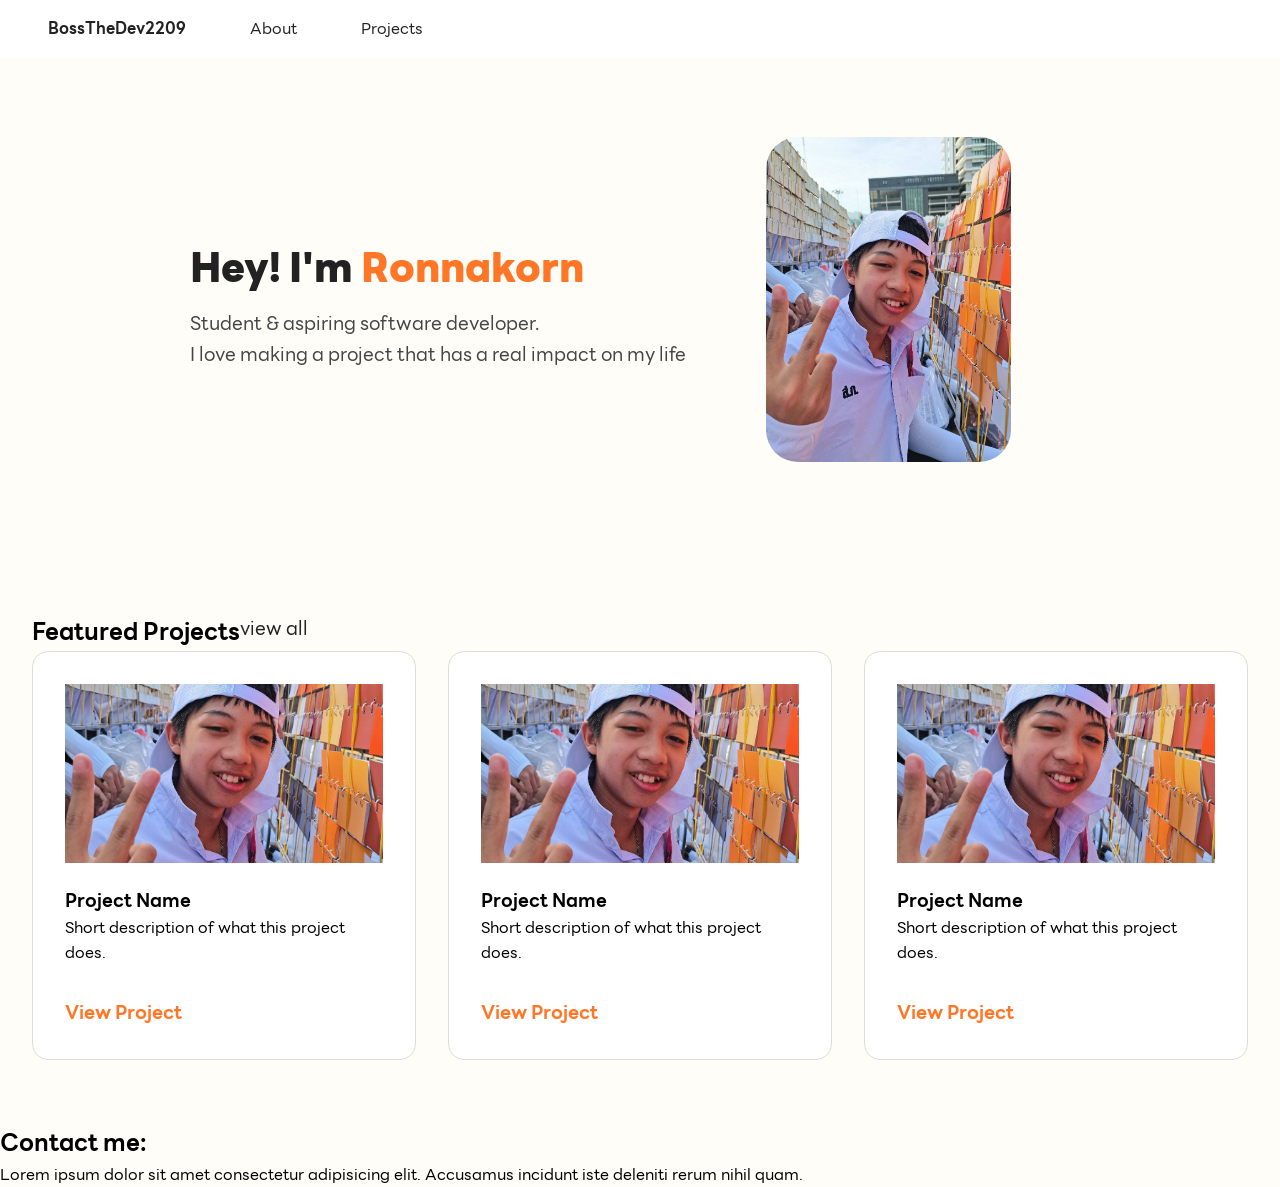
==== index.html @ 8e849ca5 "Rework on layout to be more minimal, multi-page, update AGENT.md to easier work with Chat Generative" ====
<!DOCTYPE html>
<html lang="en">
<head>
    <meta charset="UTF-8">
    <meta name="viewport" content="width=device-width, initial-scale=1.0">
    <title>BossTheDev2209</title>
    <link rel="stylesheet" href="index.css">
</head>
<body>
    <nav>
        <a href="/index.html">BossTheDev2209</a>
        <a href="/about.html">About</a>
        <a href="/projects.html">Projects</a>
    </nav>
    <!----------------------------HERO---------------------------------->
    <section class="Hero" id="hero">
        <div class="HeroContainer">
            <div class="HeroText">
                <h1>Hey! I'm <span style="color: var(--color-accent);">Ronnakorn</span></h1>
                <p>Student & aspiring software developer.</p>
                <p>I love making a project that has a real impact on my life</p>
            </div>
            <div class="HeroImg">
                <img src="/img/Sigma_PotatoIRL.jpg" height="325" width="245" alt="Boss">
            </div>
        </div>
    </section>
    <!----------------------------PROJECTS---------------------------------->
    <section class="Projects" id="projects">
        <div class="ProjectsContainer">
            <div class="ProjectsHeader">
                <h1>Featured Projects</h1>
                <a href="/projects.html">view all</a>
            </div>
            <div class="project-grid">
                <div class="project-card">
                    <img src="/img/Sigma_PotatoIRL.jpg" alt="Project preview">
                    <h3>Project Name</h3>
                    <p>Short description of what this project does.</p>
                    <a href="#">View Project</a>
                </div>
                <div class="project-card">
                    <img src="/img/Sigma_PotatoIRL.jpg" alt="Project preview">
                    <h3>Project Name</h3>
                    <p>Short description of what this project does.</p>
                    <a href="#">View Project</a>
                </div>
                <div class="project-card">
                    <img src="/img/Sigma_PotatoIRL.jpg" alt="Project preview">
                    <h3>Project Name</h3>
                    <p>Short description of what this project does.</p>
                    <a href="#">View Project</a>
                </div>
            </div>
        </div>
    </section>
    <!----------------------------FOOTER---------------------------------->
    <section class="Footer" id="footer">
        <h1>Contact me:</h1>
        <p>Lorem ipsum dolor sit amet consectetur adipisicing elit. Accusamus incidunt iste deleniti rerum nihil quam.</p>
    </section>
</body>
</html>
---- index.css ----
@font-face {
    font-family: "LINE Seed Sans TH";
    src: url("fonts/LINESeedSansTH_W_Th.woff2") format("woff2"),
         url("fonts/LINESeedSansTH_W_Th.woff")  format("woff");
    font-weight: 100; font-display: swap;
}
@font-face {
    font-family: "LINE Seed Sans TH";
    src: url("fonts/LINESeedSansTH_W_Rg.woff2") format("woff2"),
         url("fonts/LINESeedSansTH_W_Rg.woff")  format("woff");
    font-weight: 400; font-display: swap;
}
@font-face {
    font-family: "LINE Seed Sans TH";
    src: url("fonts/LINESeedSansTH_W_Bd.woff2") format("woff2"),
         url("fonts/LINESeedSansTH_W_Bd.woff")  format("woff");
    font-weight: 700; font-display: swap;
}
@font-face {
    font-family: "LINE Seed Sans TH";
    src: url("fonts/LINESeedSansTH_W_XBd.woff2") format("woff2"),
         url("fonts/LINESeedSansTH_W_XBd.woff")  format("woff");
    font-weight: 800; font-display: swap;
}
@font-face {
    font-family: "LINE Seed Sans TH";
    src: url("fonts/LINESeedSansTH_W_He.woff2") format("woff2"),
         url("fonts/LINESeedSansTH_W_He.woff")  format("woff");
    font-weight: 900; font-display: swap;
}

:root {
    --color-bg: #ffffff;
    --color-text: #222222;
    --color-muted: #454545;
    --color-accent: #ff7626;
}
/*<html></html> variables defined here are available everywhere.*/


*{
    margin: 0;
    padding: 0;
    box-sizing: border-box;
}
html {
    scroll-behavior: smooth;
}
body{
    font-family: "LINE Seed Sans TH", system-ui, -apple-system, BlinkMacSystemFont, 'Segoe UI', Roboto, Oxygen, Ubuntu, Cantarell, 'Open Sans', 'Helvetica Neue', sans-serif;
    background: #fffdf7;
}
nav{
    position: sticky;
    top: 0;
    z-index: 10;
    background: var(--color-bg);
    display: flex;
    gap: 2rem;
    padding: 1rem 2rem; /*top-btm, left-right*/
}
nav a[href="/index.html"]{
    font-weight: bold;
}
nav a{
    text-decoration: none;
    color: var(--color-text);
    padding: 0 1rem;
}
/*------------------------------------------------------------------------------------------------*/

section.Hero {
    padding: 5rem 4rem;
    display: flex;
    justify-content: center;
    align-items: center;
}
.HeroContainer{
    width: 100%;
    max-width: 900px;
    display: flex;
    justify-content: flex-start;
    align-items: center;
    gap: 5rem;
}
.HeroImg img{
    border-radius: 2rem;
}
.HeroText h1{
    color: var(--color-text);
    font-size: 2.5rem;
    font-weight: 800;
    margin-bottom: 0.5rem;
}
.HeroText p{
    color: var(--color-muted);
    font-size: 1.2rem;
    line-height: 1.6;
}
/*------------------------------------------------------------------------------------------------*/
.Projects{
    display: flex;
    flex-direction: column;
    align-items: center;
    justify-content: center; /*main axis*/
    padding: 4rem 2rem;
}
.ProjectsContainer{
    flex-direction: column;
    justify-items: center;
    gap: 5rem;
}
.ProjectsHeader{
    display: flex;
    flex-direction: row;
}
.Projects h2{
    font-size: 2rem;
    color: var(--color-text);
    margin-bottom: 2rem;
}
.Projects a{
    font-size: 1.2rem;
    text-decoration: dotted;
    color: var(--color-text);
}
.project-grid{
    display: grid;
    grid-template-columns: repeat(3,1fr);
    gap: 2rem;
}
.project-card{
    background: var(--color-bg);
    border: 1px solid #ddd;
    border-radius: 1rem;
    padding: 2rem;
}
.project-card img{
    width: 100%; /*fill card width*/
    border: 0.5rem;
    margin-bottom: 1rem;
    aspect-ratio: 16/9;
    object-fit: cover;
}
.project-card a{
    color: var(--color-accent);
    text-decoration: none;
    font-weight: bold;
    display: block; /*inline -> block*/
    margin-top: 2rem;
}
/*------------------------------------------------------------------------------------------------*/
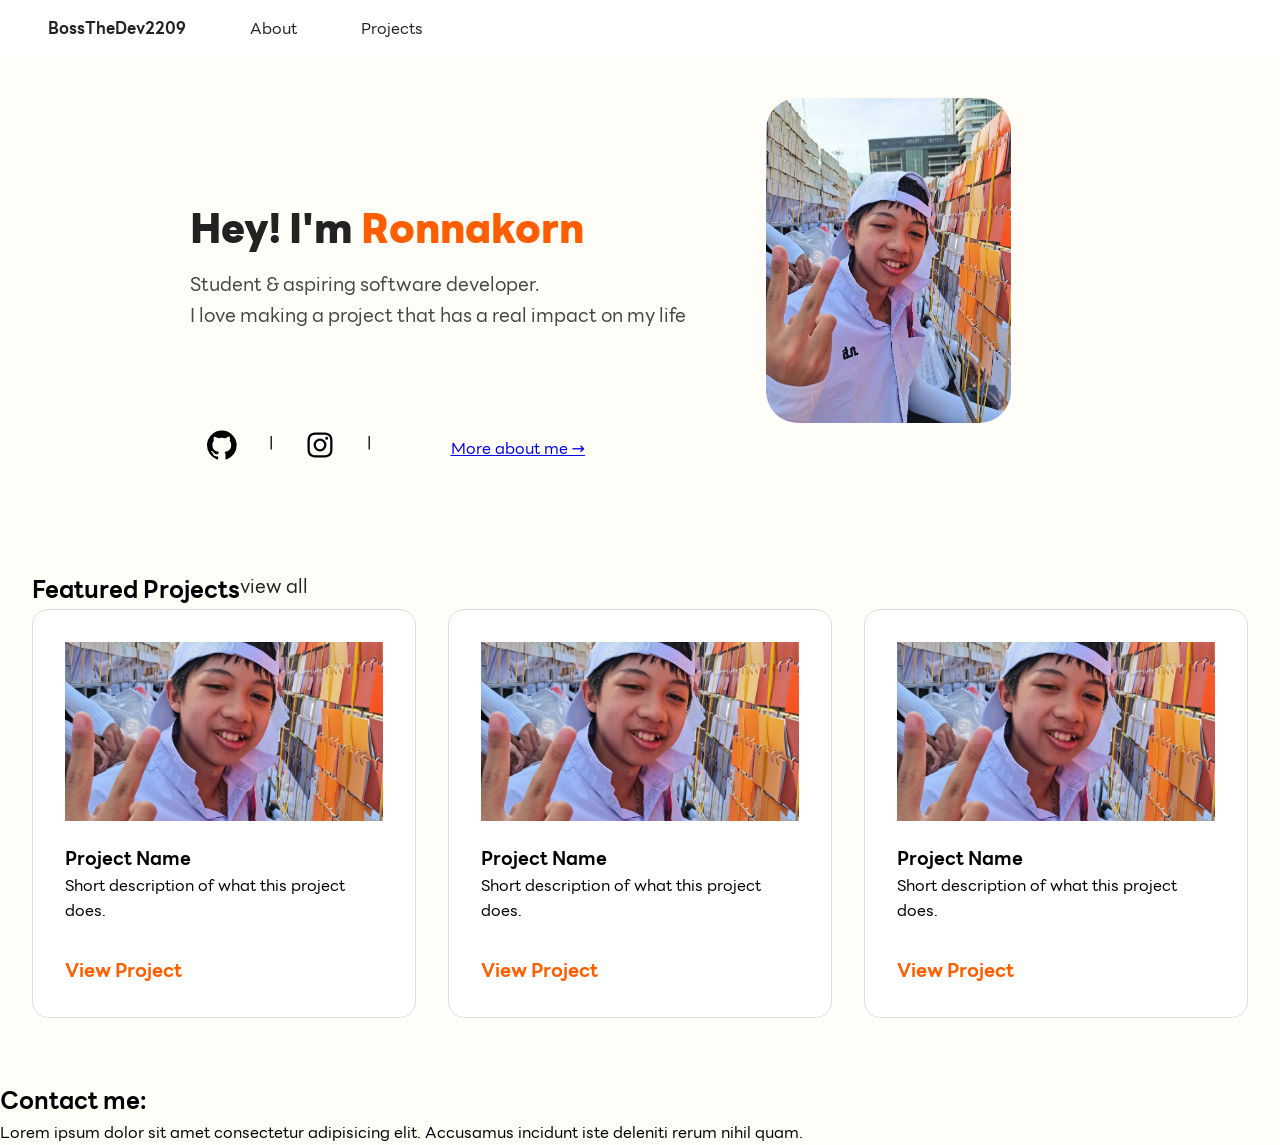
==== commit a0a93254: "add contact link under Hero" ====
--- a/index.html
+++ b/index.html
@@ -24,7 +24,18 @@
                 <img src="/img/Sigma_PotatoIRL.jpg" height="325" width="245" alt="Boss">
             </div>
         </div>
+        <!----------------------------Contact icons---------------------------------->
+        <div class="Icons">
+            <div class="icon">
+                <a href="https://github.com/BossTheDev2209"><svg xmlns="http://www.w3.org/2000/svg" width="30" height="30" viewBox="0 0 432 416"><path fill="#000000" d="M213.5 0q88.5 0 151 62.5T427 213q0 70-41 125.5T281 416q-14 2-14-11v-58q0-27-15-40q44-5 70.5-27t26.5-77q0-34-22-58q11-26-2-57q-18-5-58 22q-26-7-54-7t-53 7q-18-12-32.5-17.5T107 88h-6q-12 31-2 57q-22 24-22 58q0 55 27 77t70 27q-11 10-13 29q-42 18-62-18q-12-20-33-22q-2 0-4.5.5t-5 3.5t8.5 9q14 7 23 31q1 2 2 4.5t6.5 9.5t13 10.5T130 371t30-2v36q0 13-14 11q-64-22-105-77.5T0 213q0-88 62.5-150.5T213.5 0z"/></svg></a>
+                |
+                <a href="https://www.instagram.com/boss_khs3/"><svg xmlns="http://www.w3.org/2000/svg" width="30" height="30" viewBox="0 0 24 24"><path fill="#000000" d="M17.34 5.46a1.2 1.2 0 1 0 1.2 1.2a1.2 1.2 0 0 0-1.2-1.2Zm4.6 2.42a7.59 7.59 0 0 0-.46-2.43a4.94 4.94 0 0 0-1.16-1.77a4.7 4.7 0 0 0-1.77-1.15a7.3 7.3 0 0 0-2.43-.47C15.06 2 14.72 2 12 2s-3.06 0-4.12.06a7.3 7.3 0 0 0-2.43.47a4.78 4.78 0 0 0-1.77 1.15a4.7 4.7 0 0 0-1.15 1.77a7.3 7.3 0 0 0-.47 2.43C2 8.94 2 9.28 2 12s0 3.06.06 4.12a7.3 7.3 0 0 0 .47 2.43a4.7 4.7 0 0 0 1.15 1.77a4.78 4.78 0 0 0 1.77 1.15a7.3 7.3 0 0 0 2.43.47C8.94 22 9.28 22 12 22s3.06 0 4.12-.06a7.3 7.3 0 0 0 2.43-.47a4.7 4.7 0 0 0 1.77-1.15a4.85 4.85 0 0 0 1.16-1.77a7.59 7.59 0 0 0 .46-2.43c0-1.06.06-1.4.06-4.12s0-3.06-.06-4.12ZM20.14 16a5.61 5.61 0 0 1-.34 1.86a3.06 3.06 0 0 1-.75 1.15a3.19 3.19 0 0 1-1.15.75a5.61 5.61 0 0 1-1.86.34c-1 .05-1.37.06-4 .06s-3 0-4-.06a5.73 5.73 0 0 1-1.94-.3a3.27 3.27 0 0 1-1.1-.75a3 3 0 0 1-.74-1.15a5.54 5.54 0 0 1-.4-1.9c0-1-.06-1.37-.06-4s0-3 .06-4a5.54 5.54 0 0 1 .35-1.9A3 3 0 0 1 5 5a3.14 3.14 0 0 1 1.1-.8A5.73 5.73 0 0 1 8 3.86c1 0 1.37-.06 4-.06s3 0 4 .06a5.61 5.61 0 0 1 1.86.34a3.06 3.06 0 0 1 1.19.8a3.06 3.06 0 0 1 .75 1.1a5.61 5.61 0 0 1 .34 1.9c.05 1 .06 1.37.06 4s-.01 3-.06 4ZM12 6.87A5.13 5.13 0 1 0 17.14 12A5.12 5.12 0 0 0 12 6.87Zm0 8.46A3.33 3.33 0 1 1 15.33 12A3.33 3.33 0 0 1 12 15.33Z"/></svg></a>
+                |
+            </div>
+            <a href="/about.html"><p>More about me →</p></a>
+        </div>
     </section>
+
     <!----------------------------PROJECTS---------------------------------->
     <section class="Projects" id="projects">
         <div class="ProjectsContainer">
--- a/index.css
+++ b/index.css
@@ -33,7 +33,7 @@
     --color-bg: #ffffff;
     --color-text: #222222;
     --color-muted: #454545;
-    --color-accent: #ff7626;
+    --color-accent: #FF5E00;
 }
 /*<html></html> variables defined here are available everywhere.*/
 
@@ -72,8 +72,10 @@
 section.Hero {
     padding: 5rem 4rem;
     display: flex;
+    flex-direction: column;
     justify-content: center;
     align-items: center;
+    max-height: 450px;
 }
 .HeroContainer{
     width: 100%;
@@ -96,6 +98,23 @@
     color: var(--color-muted);
     font-size: 1.2rem;
     line-height: 1.6;
+}
+/*------------------------------------------------------------------------------------------------*/
+.Icons{
+    width: 100%;
+    max-width: 867px;
+    display: flex;
+    justify-content: flex-start;
+    align-items: center;
+    gap: 5rem;
+}
+.icon{
+    display: flex;
+    justify-items: flex-start;
+    gap: 2rem;
+}
+.icon a{
+    color: var(--color-muted);
 }
 /*------------------------------------------------------------------------------------------------*/
 .Projects{
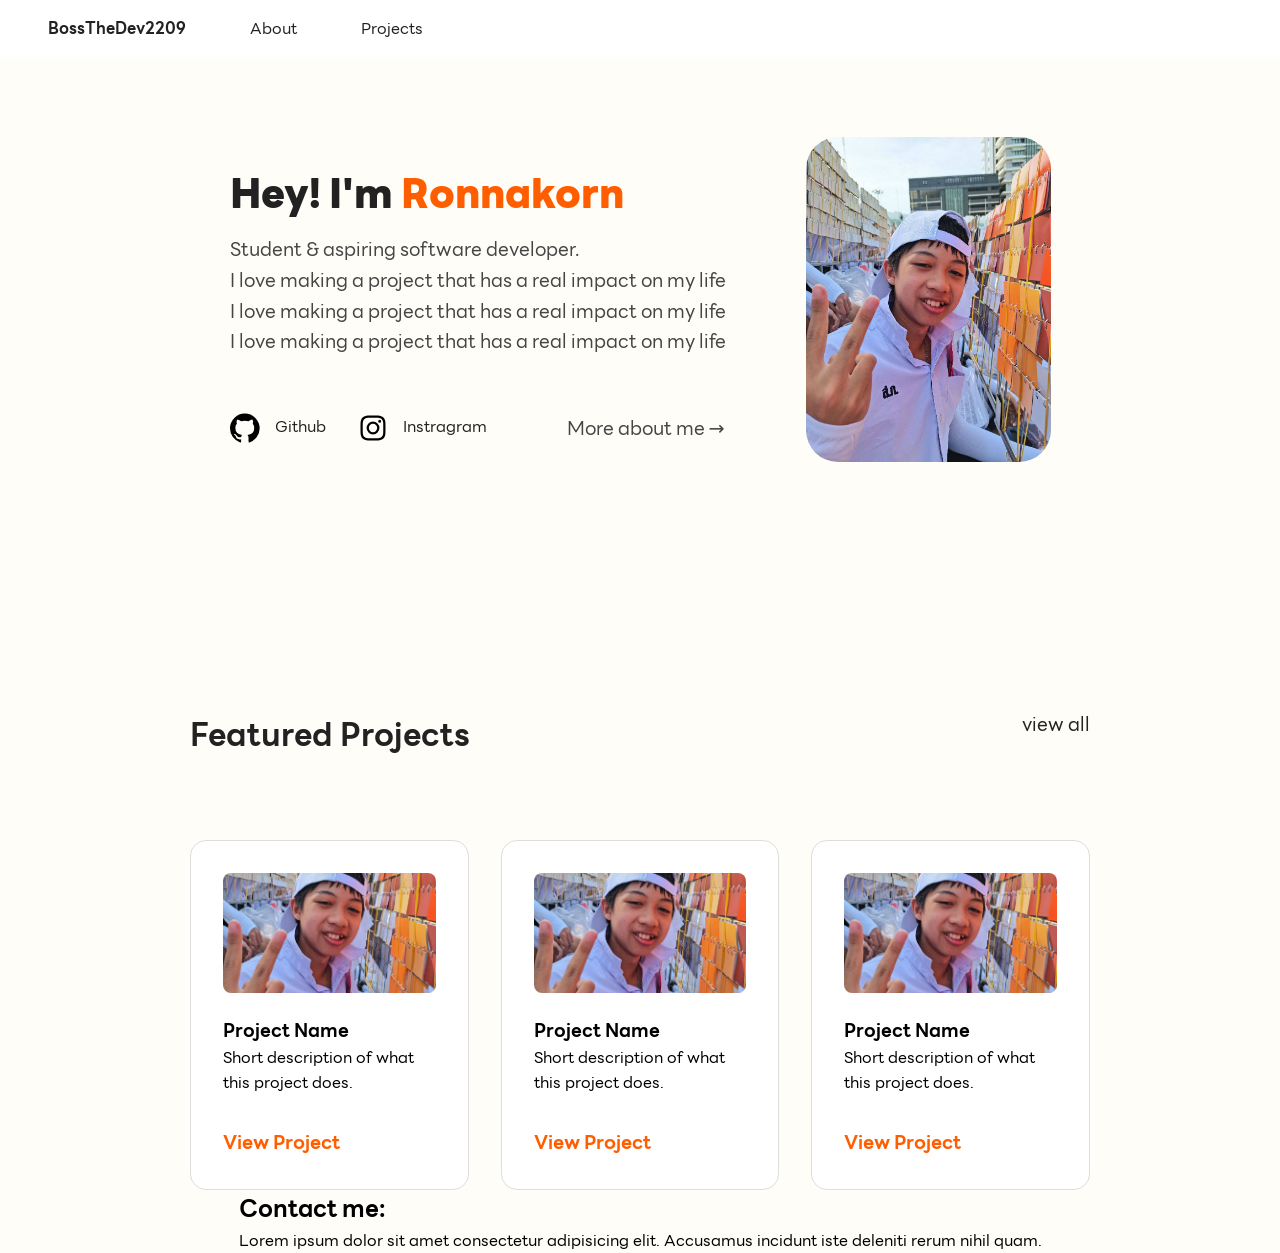
==== commit 447b8be6: "finish hero layout & centered svg" ====
--- a/index.html
+++ b/index.html
@@ -16,34 +16,35 @@
     <section class="Hero" id="hero">
         <div class="HeroContainer">
             <div class="HeroText">
-                <h1>Hey! I'm <span style="color: var(--color-accent);">Ronnakorn</span></h1>
-                <p>Student & aspiring software developer.</p>
-                <p>I love making a project that has a real impact on my life</p>
+                <div>
+                    <div><h1>Hey! I'm <span style="color: var(--color-accent);">Ronnakorn</span></h1></div>
+                    <div><p>Student & aspiring software developer.</p>
+                        <p>I love making a project that has a real impact on my life</p>
+                        <p>I love making a project that has a real impact on my life</p>
+                        <p>I love making a project that has a real impact on my life</p>
+                    </div>
+                </div>
+                <!----------------------------Contact icons---------------------------------->
+                <div class="Icons">
+                    <div class="icon">
+                        <a href="https://github.com/BossTheDev2209"><svg xmlns="http://www.w3.org/2000/svg" width="30" height="30" viewBox="0 0 432 416"><path fill="#000000" d="M213.5 0q88.5 0 151 62.5T427 213q0 70-41 125.5T281 416q-14 2-14-11v-58q0-27-15-40q44-5 70.5-27t26.5-77q0-34-22-58q11-26-2-57q-18-5-58 22q-26-7-54-7t-53 7q-18-12-32.5-17.5T107 88h-6q-12 31-2 57q-22 24-22 58q0 55 27 77t70 27q-11 10-13 29q-42 18-62-18q-12-20-33-22q-2 0-4.5.5t-5 3.5t8.5 9q14 7 23 31q1 2 2 4.5t6.5 9.5t13 10.5T130 371t30-2v36q0 13-14 11q-64-22-105-77.5T0 213q0-88 62.5-150.5T213.5 0z"/></svg>Github</a>
+                        <a href="https://www.instagram.com/boss_khs3/"><svg xmlns="http://www.w3.org/2000/svg" width="30" height="30" viewBox="0 0 24 24"><path fill="#000000" d="M17.34 5.46a1.2 1.2 0 1 0 1.2 1.2a1.2 1.2 0 0 0-1.2-1.2Zm4.6 2.42a7.59 7.59 0 0 0-.46-2.43a4.94 4.94 0 0 0-1.16-1.77a4.7 4.7 0 0 0-1.77-1.15a7.3 7.3 0 0 0-2.43-.47C15.06 2 14.72 2 12 2s-3.06 0-4.12.06a7.3 7.3 0 0 0-2.43.47a4.78 4.78 0 0 0-1.77 1.15a4.7 4.7 0 0 0-1.15 1.77a7.3 7.3 0 0 0-.47 2.43C2 8.94 2 9.28 2 12s0 3.06.06 4.12a7.3 7.3 0 0 0 .47 2.43a4.7 4.7 0 0 0 1.15 1.77a4.78 4.78 0 0 0 1.77 1.15a7.3 7.3 0 0 0 2.43.47C8.94 22 9.28 22 12 22s3.06 0 4.12-.06a7.3 7.3 0 0 0 2.43-.47a4.7 4.7 0 0 0 1.77-1.15a4.85 4.85 0 0 0 1.16-1.77a7.59 7.59 0 0 0 .46-2.43c0-1.06.06-1.4.06-4.12s0-3.06-.06-4.12ZM20.14 16a5.61 5.61 0 0 1-.34 1.86a3.06 3.06 0 0 1-.75 1.15a3.19 3.19 0 0 1-1.15.75a5.61 5.61 0 0 1-1.86.34c-1 .05-1.37.06-4 .06s-3 0-4-.06a5.73 5.73 0 0 1-1.94-.3a3.27 3.27 0 0 1-1.1-.75a3 3 0 0 1-.74-1.15a5.54 5.54 0 0 1-.4-1.9c0-1-.06-1.37-.06-4s0-3 .06-4a5.54 5.54 0 0 1 .35-1.9A3 3 0 0 1 5 5a3.14 3.14 0 0 1 1.1-.8A5.73 5.73 0 0 1 8 3.86c1 0 1.37-.06 4-.06s3 0 4 .06a5.61 5.61 0 0 1 1.86.34a3.06 3.06 0 0 1 1.19.8a3.06 3.06 0 0 1 .75 1.1a5.61 5.61 0 0 1 .34 1.9c.05 1 .06 1.37.06 4s-.01 3-.06 4ZM12 6.87A5.13 5.13 0 1 0 17.14 12A5.12 5.12 0 0 0 12 6.87Zm0 8.46A3.33 3.33 0 1 1 15.33 12A3.33 3.33 0 0 1 12 15.33Z"/></svg>Instragram</a>
+                    </div>
+                    <a href="/about.html" id="more"><p>More about me →</p></a>
+                </div>
             </div>
             <div class="HeroImg">
                 <img src="/img/Sigma_PotatoIRL.jpg" height="325" width="245" alt="Boss">
             </div>
         </div>
-        <!----------------------------Contact icons---------------------------------->
-        <div class="Icons">
-            <div class="icon">
-                <a href="https://github.com/BossTheDev2209"><svg xmlns="http://www.w3.org/2000/svg" width="30" height="30" viewBox="0 0 432 416"><path fill="#000000" d="M213.5 0q88.5 0 151 62.5T427 213q0 70-41 125.5T281 416q-14 2-14-11v-58q0-27-15-40q44-5 70.5-27t26.5-77q0-34-22-58q11-26-2-57q-18-5-58 22q-26-7-54-7t-53 7q-18-12-32.5-17.5T107 88h-6q-12 31-2 57q-22 24-22 58q0 55 27 77t70 27q-11 10-13 29q-42 18-62-18q-12-20-33-22q-2 0-4.5.5t-5 3.5t8.5 9q14 7 23 31q1 2 2 4.5t6.5 9.5t13 10.5T130 371t30-2v36q0 13-14 11q-64-22-105-77.5T0 213q0-88 62.5-150.5T213.5 0z"/></svg></a>
-                |
-                <a href="https://www.instagram.com/boss_khs3/"><svg xmlns="http://www.w3.org/2000/svg" width="30" height="30" viewBox="0 0 24 24"><path fill="#000000" d="M17.34 5.46a1.2 1.2 0 1 0 1.2 1.2a1.2 1.2 0 0 0-1.2-1.2Zm4.6 2.42a7.59 7.59 0 0 0-.46-2.43a4.94 4.94 0 0 0-1.16-1.77a4.7 4.7 0 0 0-1.77-1.15a7.3 7.3 0 0 0-2.43-.47C15.06 2 14.72 2 12 2s-3.06 0-4.12.06a7.3 7.3 0 0 0-2.43.47a4.78 4.78 0 0 0-1.77 1.15a4.7 4.7 0 0 0-1.15 1.77a7.3 7.3 0 0 0-.47 2.43C2 8.94 2 9.28 2 12s0 3.06.06 4.12a7.3 7.3 0 0 0 .47 2.43a4.7 4.7 0 0 0 1.15 1.77a4.78 4.78 0 0 0 1.77 1.15a7.3 7.3 0 0 0 2.43.47C8.94 22 9.28 22 12 22s3.06 0 4.12-.06a7.3 7.3 0 0 0 2.43-.47a4.7 4.7 0 0 0 1.77-1.15a4.85 4.85 0 0 0 1.16-1.77a7.59 7.59 0 0 0 .46-2.43c0-1.06.06-1.4.06-4.12s0-3.06-.06-4.12ZM20.14 16a5.61 5.61 0 0 1-.34 1.86a3.06 3.06 0 0 1-.75 1.15a3.19 3.19 0 0 1-1.15.75a5.61 5.61 0 0 1-1.86.34c-1 .05-1.37.06-4 .06s-3 0-4-.06a5.73 5.73 0 0 1-1.94-.3a3.27 3.27 0 0 1-1.1-.75a3 3 0 0 1-.74-1.15a5.54 5.54 0 0 1-.4-1.9c0-1-.06-1.37-.06-4s0-3 .06-4a5.54 5.54 0 0 1 .35-1.9A3 3 0 0 1 5 5a3.14 3.14 0 0 1 1.1-.8A5.73 5.73 0 0 1 8 3.86c1 0 1.37-.06 4-.06s3 0 4 .06a5.61 5.61 0 0 1 1.86.34a3.06 3.06 0 0 1 1.19.8a3.06 3.06 0 0 1 .75 1.1a5.61 5.61 0 0 1 .34 1.9c.05 1 .06 1.37.06 4s-.01 3-.06 4ZM12 6.87A5.13 5.13 0 1 0 17.14 12A5.12 5.12 0 0 0 12 6.87Zm0 8.46A3.33 3.33 0 1 1 15.33 12A3.33 3.33 0 0 1 12 15.33Z"/></svg></a>
-                |
-            </div>
-            <a href="/about.html"><p>More about me →</p></a>
-        </div>
     </section>
-
     <!----------------------------PROJECTS---------------------------------->
     <section class="Projects" id="projects">
-        <div class="ProjectsContainer">
-            <div class="ProjectsHeader">
-                <h1>Featured Projects</h1>
+        <div class="ProjectsHeader">
+                <h2>Featured Projects</h2>
                 <a href="/projects.html">view all</a>
-            </div>
-            <div class="project-grid">
+        </div>
+        <div class="project-grid">
                 <div class="project-card">
                     <img src="/img/Sigma_PotatoIRL.jpg" alt="Project preview">
                     <h3>Project Name</h3>
@@ -62,7 +63,6 @@
                     <p>Short description of what this project does.</p>
                     <a href="#">View Project</a>
                 </div>
-            </div>
         </div>
     </section>
     <!----------------------------FOOTER---------------------------------->
--- a/index.css
+++ b/index.css
@@ -34,6 +34,7 @@
     --color-text: #222222;
     --color-muted: #454545;
     --color-accent: #FF5E00;
+    --color-accent-muted: #BE4600;
 }
 /*<html></html> variables defined here are available everywhere.*/
 
@@ -49,8 +50,13 @@
 body{
     font-family: "LINE Seed Sans TH", system-ui, -apple-system, BlinkMacSystemFont, 'Segoe UI', Roboto, Oxygen, Ubuntu, Cantarell, 'Open Sans', 'Helvetica Neue', sans-serif;
     background: #fffdf7;
+    display: flex;
+    flex-direction: column;
+    justify-content: center;
+    align-items: center;
 }
 nav{
+    width: 100%;
     position: sticky;
     top: 0;
     z-index: 10;
@@ -67,10 +73,15 @@
     color: var(--color-text);
     padding: 0 1rem;
 }
+svg{
+    vertical-align:middle;
+    margin-right: 15px;
+}
+
 /*------------------------------------------------------------------------------------------------*/
 
 section.Hero {
-    padding: 5rem 4rem;
+    padding: 5rem 0rem 0rem 0rem;
     display: flex;
     flex-direction: column;
     justify-content: center;
@@ -99,8 +110,10 @@
     font-size: 1.2rem;
     line-height: 1.6;
 }
+
 /*------------------------------------------------------------------------------------------------*/
 .Icons{
+    margin-top: 3.5rem;
     width: 100%;
     max-width: 867px;
     display: flex;
@@ -108,35 +121,36 @@
     align-items: center;
     gap: 5rem;
 }
+.Icons a{
+    text-decoration: none;
+    color: var(--color-text);
+}
+.Icons #more{
+    color: var(--color-accent-muted);
+}
 .icon{
     display: flex;
     justify-items: flex-start;
     gap: 2rem;
 }
-.icon a{
-    color: var(--color-muted);
-}
 /*------------------------------------------------------------------------------------------------*/
 .Projects{
     display: flex;
     flex-direction: column;
-    align-items: center;
-    justify-content: center; /*main axis*/
-    padding: 4rem 2rem;
-}
-.ProjectsContainer{
-    flex-direction: column;
-    justify-items: center;
+    justify-content: center;
     gap: 5rem;
+    margin-top: 15rem;
+    max-height: 600px;
+    width: 900px;
 }
 .ProjectsHeader{
     display: flex;
     flex-direction: row;
+    justify-content: space-between;
 }
 .Projects h2{
     font-size: 2rem;
     color: var(--color-text);
-    margin-bottom: 2rem;
 }
 .Projects a{
     font-size: 1.2rem;
@@ -156,7 +170,7 @@
 }
 .project-card img{
     width: 100%; /*fill card width*/
-    border: 0.5rem;
+    border-radius: 0.5rem;
     margin-bottom: 1rem;
     aspect-ratio: 16/9;
     object-fit: cover;
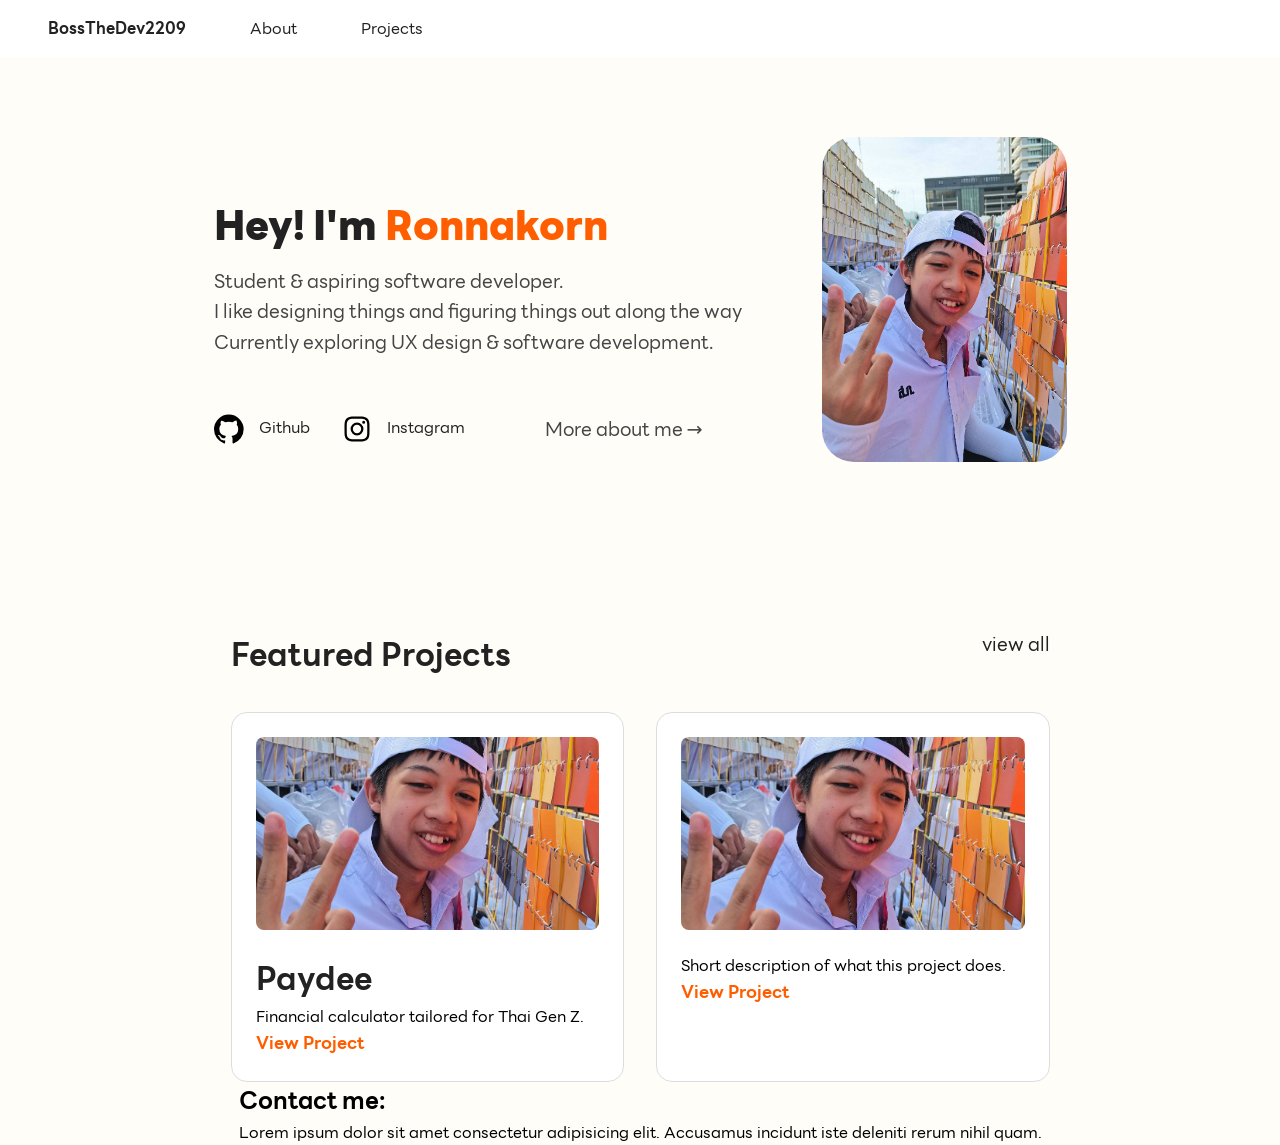
==== commit 20488170: "finalize hero & little things" ====
--- a/index.html
+++ b/index.html
@@ -19,16 +19,15 @@
                 <div>
                     <div><h1>Hey! I'm <span style="color: var(--color-accent);">Ronnakorn</span></h1></div>
                     <div><p>Student & aspiring software developer.</p>
-                        <p>I love making a project that has a real impact on my life</p>
-                        <p>I love making a project that has a real impact on my life</p>
-                        <p>I love making a project that has a real impact on my life</p>
+                        <p>I like designing things and figuring things out along the way</p>
+                        <p>Currently exploring UX design & software development.</p>
                     </div>
                 </div>
                 <!----------------------------Contact icons---------------------------------->
                 <div class="Icons">
                     <div class="icon">
-                        <a href="https://github.com/BossTheDev2209"><svg xmlns="http://www.w3.org/2000/svg" width="30" height="30" viewBox="0 0 432 416"><path fill="#000000" d="M213.5 0q88.5 0 151 62.5T427 213q0 70-41 125.5T281 416q-14 2-14-11v-58q0-27-15-40q44-5 70.5-27t26.5-77q0-34-22-58q11-26-2-57q-18-5-58 22q-26-7-54-7t-53 7q-18-12-32.5-17.5T107 88h-6q-12 31-2 57q-22 24-22 58q0 55 27 77t70 27q-11 10-13 29q-42 18-62-18q-12-20-33-22q-2 0-4.5.5t-5 3.5t8.5 9q14 7 23 31q1 2 2 4.5t6.5 9.5t13 10.5T130 371t30-2v36q0 13-14 11q-64-22-105-77.5T0 213q0-88 62.5-150.5T213.5 0z"/></svg>Github</a>
-                        <a href="https://www.instagram.com/boss_khs3/"><svg xmlns="http://www.w3.org/2000/svg" width="30" height="30" viewBox="0 0 24 24"><path fill="#000000" d="M17.34 5.46a1.2 1.2 0 1 0 1.2 1.2a1.2 1.2 0 0 0-1.2-1.2Zm4.6 2.42a7.59 7.59 0 0 0-.46-2.43a4.94 4.94 0 0 0-1.16-1.77a4.7 4.7 0 0 0-1.77-1.15a7.3 7.3 0 0 0-2.43-.47C15.06 2 14.72 2 12 2s-3.06 0-4.12.06a7.3 7.3 0 0 0-2.43.47a4.78 4.78 0 0 0-1.77 1.15a4.7 4.7 0 0 0-1.15 1.77a7.3 7.3 0 0 0-.47 2.43C2 8.94 2 9.28 2 12s0 3.06.06 4.12a7.3 7.3 0 0 0 .47 2.43a4.7 4.7 0 0 0 1.15 1.77a4.78 4.78 0 0 0 1.77 1.15a7.3 7.3 0 0 0 2.43.47C8.94 22 9.28 22 12 22s3.06 0 4.12-.06a7.3 7.3 0 0 0 2.43-.47a4.7 4.7 0 0 0 1.77-1.15a4.85 4.85 0 0 0 1.16-1.77a7.59 7.59 0 0 0 .46-2.43c0-1.06.06-1.4.06-4.12s0-3.06-.06-4.12ZM20.14 16a5.61 5.61 0 0 1-.34 1.86a3.06 3.06 0 0 1-.75 1.15a3.19 3.19 0 0 1-1.15.75a5.61 5.61 0 0 1-1.86.34c-1 .05-1.37.06-4 .06s-3 0-4-.06a5.73 5.73 0 0 1-1.94-.3a3.27 3.27 0 0 1-1.1-.75a3 3 0 0 1-.74-1.15a5.54 5.54 0 0 1-.4-1.9c0-1-.06-1.37-.06-4s0-3 .06-4a5.54 5.54 0 0 1 .35-1.9A3 3 0 0 1 5 5a3.14 3.14 0 0 1 1.1-.8A5.73 5.73 0 0 1 8 3.86c1 0 1.37-.06 4-.06s3 0 4 .06a5.61 5.61 0 0 1 1.86.34a3.06 3.06 0 0 1 1.19.8a3.06 3.06 0 0 1 .75 1.1a5.61 5.61 0 0 1 .34 1.9c.05 1 .06 1.37.06 4s-.01 3-.06 4ZM12 6.87A5.13 5.13 0 1 0 17.14 12A5.12 5.12 0 0 0 12 6.87Zm0 8.46A3.33 3.33 0 1 1 15.33 12A3.33 3.33 0 0 1 12 15.33Z"/></svg>Instragram</a>
+                        <a href="https://github.com/BossTheDev2209" target="_blank"><svg xmlns="http://www.w3.org/2000/svg" width="30" height="30" viewBox="0 0 432 416"><path fill="#000000" d="M213.5 0q88.5 0 151 62.5T427 213q0 70-41 125.5T281 416q-14 2-14-11v-58q0-27-15-40q44-5 70.5-27t26.5-77q0-34-22-58q11-26-2-57q-18-5-58 22q-26-7-54-7t-53 7q-18-12-32.5-17.5T107 88h-6q-12 31-2 57q-22 24-22 58q0 55 27 77t70 27q-11 10-13 29q-42 18-62-18q-12-20-33-22q-2 0-4.5.5t-5 3.5t8.5 9q14 7 23 31q1 2 2 4.5t6.5 9.5t13 10.5T130 371t30-2v36q0 13-14 11q-64-22-105-77.5T0 213q0-88 62.5-150.5T213.5 0z"/></svg>Github</a>
+                        <a href="https://www.instagram.com/boss_khs3/" target="_blank"><svg xmlns="http://www.w3.org/2000/svg" width="30" height="30" viewBox="0 0 24 24"><path fill="#000000" d="M17.34 5.46a1.2 1.2 0 1 0 1.2 1.2a1.2 1.2 0 0 0-1.2-1.2Zm4.6 2.42a7.59 7.59 0 0 0-.46-2.43a4.94 4.94 0 0 0-1.16-1.77a4.7 4.7 0 0 0-1.77-1.15a7.3 7.3 0 0 0-2.43-.47C15.06 2 14.72 2 12 2s-3.06 0-4.12.06a7.3 7.3 0 0 0-2.43.47a4.78 4.78 0 0 0-1.77 1.15a4.7 4.7 0 0 0-1.15 1.77a7.3 7.3 0 0 0-.47 2.43C2 8.94 2 9.28 2 12s0 3.06.06 4.12a7.3 7.3 0 0 0 .47 2.43a4.7 4.7 0 0 0 1.15 1.77a4.78 4.78 0 0 0 1.77 1.15a7.3 7.3 0 0 0 2.43.47C8.94 22 9.28 22 12 22s3.06 0 4.12-.06a7.3 7.3 0 0 0 2.43-.47a4.7 4.7 0 0 0 1.77-1.15a4.85 4.85 0 0 0 1.16-1.77a7.59 7.59 0 0 0 .46-2.43c0-1.06.06-1.4.06-4.12s0-3.06-.06-4.12ZM20.14 16a5.61 5.61 0 0 1-.34 1.86a3.06 3.06 0 0 1-.75 1.15a3.19 3.19 0 0 1-1.15.75a5.61 5.61 0 0 1-1.86.34c-1 .05-1.37.06-4 .06s-3 0-4-.06a5.73 5.73 0 0 1-1.94-.3a3.27 3.27 0 0 1-1.1-.75a3 3 0 0 1-.74-1.15a5.54 5.54 0 0 1-.4-1.9c0-1-.06-1.37-.06-4s0-3 .06-4a5.54 5.54 0 0 1 .35-1.9A3 3 0 0 1 5 5a3.14 3.14 0 0 1 1.1-.8A5.73 5.73 0 0 1 8 3.86c1 0 1.37-.06 4-.06s3 0 4 .06a5.61 5.61 0 0 1 1.86.34a3.06 3.06 0 0 1 1.19.8a3.06 3.06 0 0 1 .75 1.1a5.61 5.61 0 0 1 .34 1.9c.05 1 .06 1.37.06 4s-.01 3-.06 4ZM12 6.87A5.13 5.13 0 1 0 17.14 12A5.12 5.12 0 0 0 12 6.87Zm0 8.46A3.33 3.33 0 1 1 15.33 12A3.33 3.33 0 0 1 12 15.33Z"/></svg>Instagram</a>
                     </div>
                     <a href="/about.html" id="more"><p>More about me →</p></a>
                 </div>
@@ -47,19 +46,13 @@
         <div class="project-grid">
                 <div class="project-card">
                     <img src="/img/Sigma_PotatoIRL.jpg" alt="Project preview">
-                    <h3>Project Name</h3>
-                    <p>Short description of what this project does.</p>
-                    <a href="#">View Project</a>
+                    <h2>Paydee</h2>
+                    <p>Financial calculator tailored for Thai Gen Z.</p>
+                    <a href="https://github.com/thanut07/paydee" target="_blank">View Project</a>
                 </div>
                 <div class="project-card">
                     <img src="/img/Sigma_PotatoIRL.jpg" alt="Project preview">
-                    <h3>Project Name</h3>
-                    <p>Short description of what this project does.</p>
-                    <a href="#">View Project</a>
-                </div>
-                <div class="project-card">
-                    <img src="/img/Sigma_PotatoIRL.jpg" alt="Project preview">
-                    <h3>Project Name</h3>
+                    <h3></h3>
                     <p>Short description of what this project does.</p>
                     <a href="#">View Project</a>
                 </div>
--- a/index.css
+++ b/index.css
@@ -100,6 +100,7 @@
     border-radius: 2rem;
 }
 .HeroText h1{
+    margin-top: 2rem;
     color: var(--color-text);
     font-size: 2.5rem;
     font-weight: 800;
@@ -138,10 +139,10 @@
     display: flex;
     flex-direction: column;
     justify-content: center;
-    gap: 5rem;
-    margin-top: 15rem;
+    gap: 2rem;
+    margin-top: 10rem;
     max-height: 600px;
-    width: 900px;
+    width: 819px;
 }
 .ProjectsHeader{
     display: flex;
@@ -159,14 +160,14 @@
 }
 .project-grid{
     display: grid;
-    grid-template-columns: repeat(3,1fr);
+    grid-template-columns: repeat(2,1fr);
     gap: 2rem;
 }
 .project-card{
     background: var(--color-bg);
     border: 1px solid #ddd;
     border-radius: 1rem;
-    padding: 2rem;
+    padding: 1.5rem;
 }
 .project-card img{
     width: 100%; /*fill card width*/
@@ -177,9 +178,9 @@
 }
 .project-card a{
     color: var(--color-accent);
+    font-size: 1.1rem;
     text-decoration: none;
     font-weight: bold;
-    display: block; /*inline -> block*/
     margin-top: 2rem;
 }
 /*------------------------------------------------------------------------------------------------*/
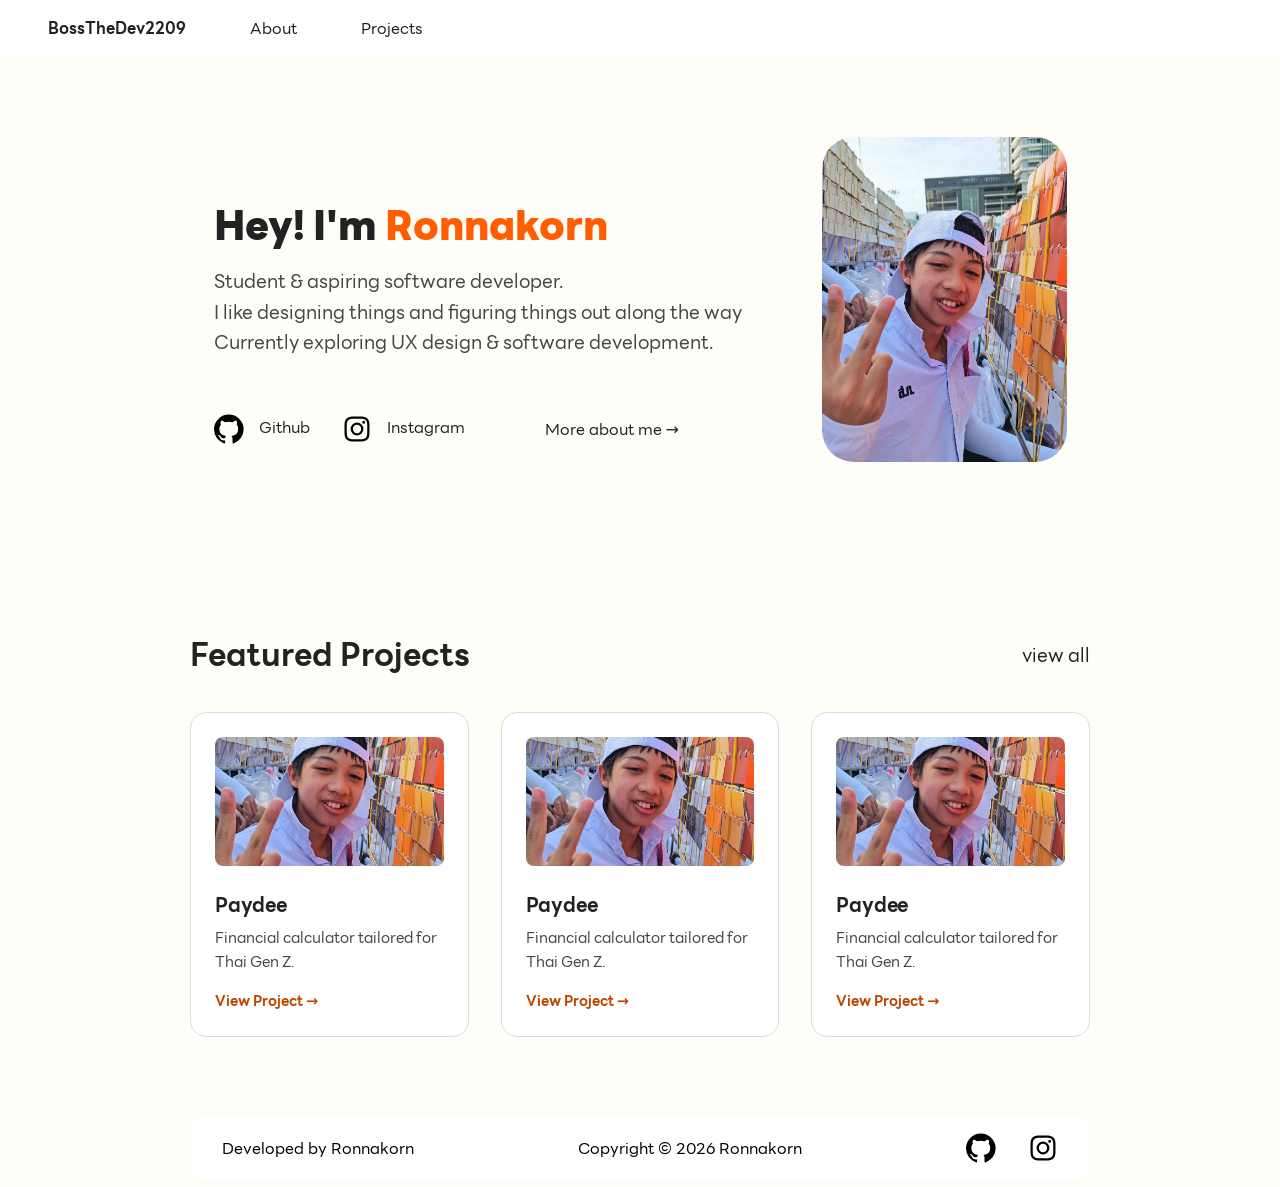
==== commit e9481549: "finish index layout" ====
--- a/index.html
+++ b/index.html
@@ -29,7 +29,7 @@
                         <a href="https://github.com/BossTheDev2209" target="_blank"><svg xmlns="http://www.w3.org/2000/svg" width="30" height="30" viewBox="0 0 432 416"><path fill="#000000" d="M213.5 0q88.5 0 151 62.5T427 213q0 70-41 125.5T281 416q-14 2-14-11v-58q0-27-15-40q44-5 70.5-27t26.5-77q0-34-22-58q11-26-2-57q-18-5-58 22q-26-7-54-7t-53 7q-18-12-32.5-17.5T107 88h-6q-12 31-2 57q-22 24-22 58q0 55 27 77t70 27q-11 10-13 29q-42 18-62-18q-12-20-33-22q-2 0-4.5.5t-5 3.5t8.5 9q14 7 23 31q1 2 2 4.5t6.5 9.5t13 10.5T130 371t30-2v36q0 13-14 11q-64-22-105-77.5T0 213q0-88 62.5-150.5T213.5 0z"/></svg>Github</a>
                         <a href="https://www.instagram.com/boss_khs3/" target="_blank"><svg xmlns="http://www.w3.org/2000/svg" width="30" height="30" viewBox="0 0 24 24"><path fill="#000000" d="M17.34 5.46a1.2 1.2 0 1 0 1.2 1.2a1.2 1.2 0 0 0-1.2-1.2Zm4.6 2.42a7.59 7.59 0 0 0-.46-2.43a4.94 4.94 0 0 0-1.16-1.77a4.7 4.7 0 0 0-1.77-1.15a7.3 7.3 0 0 0-2.43-.47C15.06 2 14.72 2 12 2s-3.06 0-4.12.06a7.3 7.3 0 0 0-2.43.47a4.78 4.78 0 0 0-1.77 1.15a4.7 4.7 0 0 0-1.15 1.77a7.3 7.3 0 0 0-.47 2.43C2 8.94 2 9.28 2 12s0 3.06.06 4.12a7.3 7.3 0 0 0 .47 2.43a4.7 4.7 0 0 0 1.15 1.77a4.78 4.78 0 0 0 1.77 1.15a7.3 7.3 0 0 0 2.43.47C8.94 22 9.28 22 12 22s3.06 0 4.12-.06a7.3 7.3 0 0 0 2.43-.47a4.7 4.7 0 0 0 1.77-1.15a4.85 4.85 0 0 0 1.16-1.77a7.59 7.59 0 0 0 .46-2.43c0-1.06.06-1.4.06-4.12s0-3.06-.06-4.12ZM20.14 16a5.61 5.61 0 0 1-.34 1.86a3.06 3.06 0 0 1-.75 1.15a3.19 3.19 0 0 1-1.15.75a5.61 5.61 0 0 1-1.86.34c-1 .05-1.37.06-4 .06s-3 0-4-.06a5.73 5.73 0 0 1-1.94-.3a3.27 3.27 0 0 1-1.1-.75a3 3 0 0 1-.74-1.15a5.54 5.54 0 0 1-.4-1.9c0-1-.06-1.37-.06-4s0-3 .06-4a5.54 5.54 0 0 1 .35-1.9A3 3 0 0 1 5 5a3.14 3.14 0 0 1 1.1-.8A5.73 5.73 0 0 1 8 3.86c1 0 1.37-.06 4-.06s3 0 4 .06a5.61 5.61 0 0 1 1.86.34a3.06 3.06 0 0 1 1.19.8a3.06 3.06 0 0 1 .75 1.1a5.61 5.61 0 0 1 .34 1.9c.05 1 .06 1.37.06 4s-.01 3-.06 4ZM12 6.87A5.13 5.13 0 1 0 17.14 12A5.12 5.12 0 0 0 12 6.87Zm0 8.46A3.33 3.33 0 1 1 15.33 12A3.33 3.33 0 0 1 12 15.33Z"/></svg>Instagram</a>
                     </div>
-                    <a href="/about.html" id="more"><p>More about me →</p></a>
+                    <a href="/about.html" id="more">More about me →</a>
                 </div>
             </div>
             <div class="HeroImg">
@@ -38,7 +38,7 @@
         </div>
     </section>
     <!----------------------------PROJECTS---------------------------------->
-    <section class="Projects" id="projects">
+    <section class="Projects-container">
         <div class="ProjectsHeader">
                 <h2>Featured Projects</h2>
                 <a href="/projects.html">view all</a>
@@ -46,22 +46,38 @@
         <div class="project-grid">
                 <div class="project-card">
                     <img src="/img/Sigma_PotatoIRL.jpg" alt="Project preview">
-                    <h2>Paydee</h2>
-                    <p>Financial calculator tailored for Thai Gen Z.</p>
-                    <a href="https://github.com/thanut07/paydee" target="_blank">View Project</a>
+                    <div class="project-card-container">
+                        <h2>Paydee</h2>
+                        <p>Financial calculator tailored for Thai Gen Z.</p>
+                        <a href="https://github.com/thanut07/paydee" target="_blank">View Project →</a>
+                    </div>
                 </div>
                 <div class="project-card">
                     <img src="/img/Sigma_PotatoIRL.jpg" alt="Project preview">
-                    <h3></h3>
-                    <p>Short description of what this project does.</p>
-                    <a href="#">View Project</a>
+                    <div class="project-card-container">
+                        <h2>Paydee</h2>
+                        <p>Financial calculator tailored for Thai Gen Z.</p>
+                        <a href="https://github.com/thanut07/paydee" target="_blank">View Project →</a>
+                    </div>
+                </div>
+                <div class="project-card">
+                    <img src="/img/Sigma_PotatoIRL.jpg" alt="Project preview">
+                    <div class="project-card-container">
+                        <h2>Paydee</h2>
+                        <p>Financial calculator tailored for Thai Gen Z.</p>
+                        <a href="https://github.com/thanut07/paydee" target="_blank">View Project →</a>
+                    </div>
                 </div>
         </div>
     </section>
     <!----------------------------FOOTER---------------------------------->
     <section class="Footer" id="footer">
-        <h1>Contact me:</h1>
-        <p>Lorem ipsum dolor sit amet consectetur adipisicing elit. Accusamus incidunt iste deleniti rerum nihil quam.</p>
+            <h4>Developed by Ronnakorn</h4>
+            <h4>Copyright © 2026 Ronnakorn</h4>
+            <div class="icon">
+                    <a href="https://github.com/BossTheDev2209" target="_blank"><svg xmlns="http://www.w3.org/2000/svg" width="30" height="30" viewBox="0 0 432 416"><path fill="#000000" d="M213.5 0q88.5 0 151 62.5T427 213q0 70-41 125.5T281 416q-14 2-14-11v-58q0-27-15-40q44-5 70.5-27t26.5-77q0-34-22-58q11-26-2-57q-18-5-58 22q-26-7-54-7t-53 7q-18-12-32.5-17.5T107 88h-6q-12 31-2 57q-22 24-22 58q0 55 27 77t70 27q-11 10-13 29q-42 18-62-18q-12-20-33-22q-2 0-4.5.5t-5 3.5t8.5 9q14 7 23 31q1 2 2 4.5t6.5 9.5t13 10.5T130 371t30-2v36q0 13-14 11q-64-22-105-77.5T0 213q0-88 62.5-150.5T213.5 0z"/></svg></a>
+                    <a href="https://www.instagram.com/boss_khs3/" target="_blank"><svg xmlns="http://www.w3.org/2000/svg" width="30" height="30" viewBox="0 0 24 24"><path fill="#000000" d="M17.34 5.46a1.2 1.2 0 1 0 1.2 1.2a1.2 1.2 0 0 0-1.2-1.2Zm4.6 2.42a7.59 7.59 0 0 0-.46-2.43a4.94 4.94 0 0 0-1.16-1.77a4.7 4.7 0 0 0-1.77-1.15a7.3 7.3 0 0 0-2.43-.47C15.06 2 14.72 2 12 2s-3.06 0-4.12.06a7.3 7.3 0 0 0-2.43.47a4.78 4.78 0 0 0-1.77 1.15a4.7 4.7 0 0 0-1.15 1.77a7.3 7.3 0 0 0-.47 2.43C2 8.94 2 9.28 2 12s0 3.06.06 4.12a7.3 7.3 0 0 0 .47 2.43a4.7 4.7 0 0 0 1.15 1.77a4.78 4.78 0 0 0 1.77 1.15a7.3 7.3 0 0 0 2.43.47C8.94 22 9.28 22 12 22s3.06 0 4.12-.06a7.3 7.3 0 0 0 2.43-.47a4.7 4.7 0 0 0 1.77-1.15a4.85 4.85 0 0 0 1.16-1.77a7.59 7.59 0 0 0 .46-2.43c0-1.06.06-1.4.06-4.12s0-3.06-.06-4.12ZM20.14 16a5.61 5.61 0 0 1-.34 1.86a3.06 3.06 0 0 1-.75 1.15a3.19 3.19 0 0 1-1.15.75a5.61 5.61 0 0 1-1.86.34c-1 .05-1.37.06-4 .06s-3 0-4-.06a5.73 5.73 0 0 1-1.94-.3a3.27 3.27 0 0 1-1.1-.75a3 3 0 0 1-.74-1.15a5.54 5.54 0 0 1-.4-1.9c0-1-.06-1.37-.06-4s0-3 .06-4a5.54 5.54 0 0 1 .35-1.9A3 3 0 0 1 5 5a3.14 3.14 0 0 1 1.1-.8A5.73 5.73 0 0 1 8 3.86c1 0 1.37-.06 4-.06s3 0 4 .06a5.61 5.61 0 0 1 1.86.34a3.06 3.06 0 0 1 1.19.8a3.06 3.06 0 0 1 .75 1.1a5.61 5.61 0 0 1 .34 1.9c.05 1 .06 1.37.06 4s-.01 3-.06 4ZM12 6.87A5.13 5.13 0 1 0 17.14 12A5.12 5.12 0 0 0 12 6.87Zm0 8.46A3.33 3.33 0 1 1 15.33 12A3.33 3.33 0 0 1 12 15.33Z"/></svg></a>
+            </div>
     </section>
 </body>
 </html>
--- a/index.css
+++ b/index.css
@@ -74,8 +74,7 @@
     padding: 0 1rem;
 }
 svg{
-    vertical-align:middle;
-    margin-right: 15px;
+    vertical-align: middle;
 }
 
 /*------------------------------------------------------------------------------------------------*/
@@ -116,7 +115,7 @@
 .Icons{
     margin-top: 3.5rem;
     width: 100%;
-    max-width: 867px;
+    max-width: 900px;
     display: flex;
     justify-content: flex-start;
     align-items: center;
@@ -126,8 +125,12 @@
     text-decoration: none;
     color: var(--color-text);
 }
-.Icons #more{
-    color: var(--color-accent-muted);
+.Icons a:hover{
+    text-decoration: underline;
+    text-underline-offset: 0.25em;
+}
+.Icons a svg{
+    margin-right: 15px;
 }
 .icon{
     display: flex;
@@ -135,32 +138,33 @@
     gap: 2rem;
 }
 /*------------------------------------------------------------------------------------------------*/
-.Projects{
+.Projects-container{
     display: flex;
     flex-direction: column;
     justify-content: center;
     gap: 2rem;
     margin-top: 10rem;
     max-height: 600px;
-    width: 819px;
+    width: 900px;
 }
 .ProjectsHeader{
     display: flex;
     flex-direction: row;
     justify-content: space-between;
 }
-.Projects h2{
+.Projects-container h2{
     font-size: 2rem;
     color: var(--color-text);
 }
-.Projects a{
+.Projects-container a{
     font-size: 1.2rem;
     text-decoration: dotted;
     color: var(--color-text);
+    align-self: center;
 }
 .project-grid{
     display: grid;
-    grid-template-columns: repeat(2,1fr);
+    grid-template-columns: repeat(3,1fr);
     gap: 2rem;
 }
 .project-card{
@@ -172,15 +176,55 @@
 .project-card img{
     width: 100%; /*fill card width*/
     border-radius: 0.5rem;
-    margin-bottom: 1rem;
     aspect-ratio: 16/9;
     object-fit: cover;
 }
+.project-card-container{
+    display: flex;
+    flex-direction: column;
+    gap: 0.5rem;
+    margin-top: 1.25rem;
+}
+.project-card h2{
+    font-size: 1.25rem;
+    font-weight: bold;
+    line-height: 1.25;
+    letter-spacing: -0.01em;
+    color: var(--color-text);
+}
+.project-card p{
+    text-wrap: pretty;
+    font-size: 0.95rem;
+    line-height: 1.6;
+    color: var(--color-muted);
+}
 .project-card a{
-    color: var(--color-accent);
-    font-size: 1.1rem;
+    align-self: flex-start;
+    margin-top: 0.5rem;
+    color: var(--color-accent-muted);
+    font-size: 0.9rem;
+    font-weight: 700;
     text-decoration: none;
-    font-weight: bold;
-    margin-top: 2rem;
-}
-/*------------------------------------------------------------------------------------------------*/+}
+.project-card a:hover{
+    text-decoration: underline;
+    text-underline-offset: 0.25em;
+}
+/*------------------------------------------------------------------------------------------------*/
+.Footer{
+    max-width: 900px;
+    width: 100%;
+    background-color: var(--color-bg);
+    padding: 1rem 2rem;
+    margin: 5rem 0rem 0.5rem 0rem;
+    display: flex;
+    align-items: center;
+    justify-content: space-between;
+    border-radius: 1rem;
+}
+.Footer h4{
+    font-weight: normal;
+}
+.Footer icon{
+    display: flex;
+}
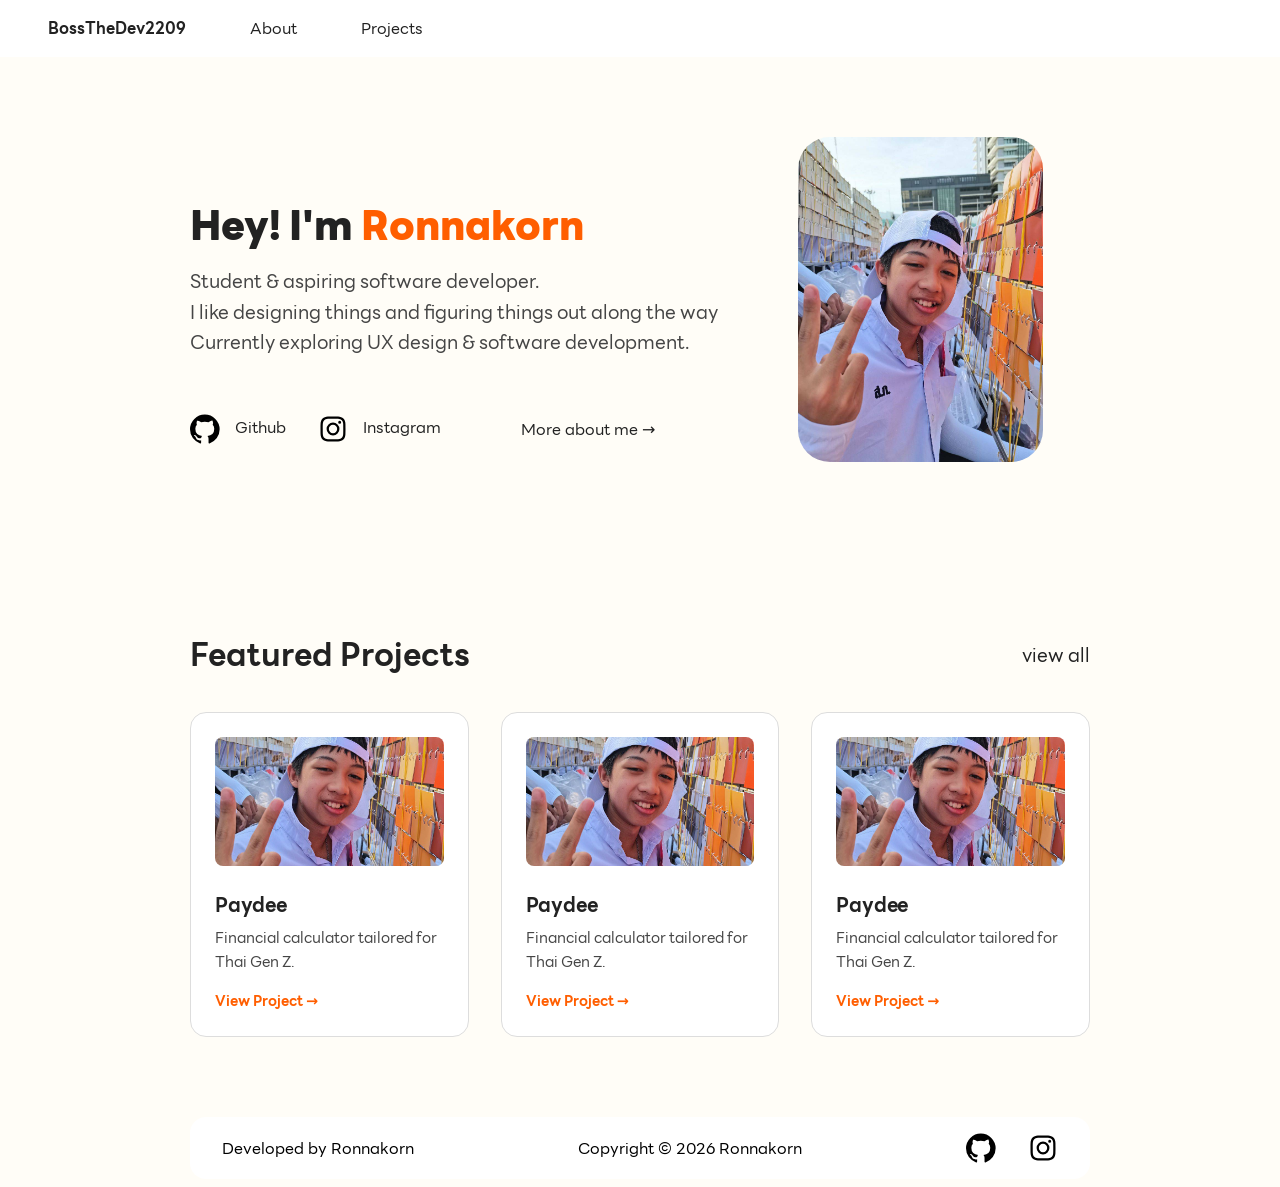
==== commit 8705d61e: "start working on about page" ====
--- a/index.html
+++ b/index.html
@@ -3,7 +3,7 @@
 <head>
     <meta charset="UTF-8">
     <meta name="viewport" content="width=device-width, initial-scale=1.0">
-    <title>BossTheDev2209</title>
+    <title>Ronnakorn Khansamrong</title>
     <link rel="stylesheet" href="index.css">
 </head>
 <body>
@@ -49,7 +49,7 @@
                     <div class="project-card-container">
                         <h2>Paydee</h2>
                         <p>Financial calculator tailored for Thai Gen Z.</p>
-                        <a href="https://github.com/thanut07/paydee" target="_blank">View Project →</a>
+                        <a href="https://paydee.vercel.app/" target="_blank">View Project →</a>
                     </div>
                 </div>
                 <div class="project-card">
--- a/index.css
+++ b/index.css
@@ -80,6 +80,8 @@
 /*------------------------------------------------------------------------------------------------*/
 
 section.Hero {
+    width: 100%;
+    max-width: 900px;
     padding: 5rem 0rem 0rem 0rem;
     display: flex;
     flex-direction: column;
@@ -145,12 +147,17 @@
     gap: 2rem;
     margin-top: 10rem;
     max-height: 600px;
-    width: 900px;
+    width: 100%;
+    max-width: 900px;
 }
 .ProjectsHeader{
     display: flex;
     flex-direction: row;
     justify-content: space-between;
+}
+.ProjectsHeader a:hover{
+    text-decoration: underline;
+    text-underline-offset: 0.25em;
 }
 .Projects-container h2{
     font-size: 2rem;
@@ -201,7 +208,7 @@
 .project-card a{
     align-self: flex-start;
     margin-top: 0.5rem;
-    color: var(--color-accent-muted);
+    color: var(--color-accent);
     font-size: 0.9rem;
     font-weight: 700;
     text-decoration: none;
@@ -225,6 +232,7 @@
 .Footer h4{
     font-weight: normal;
 }
-.Footer icon{
+.Footer .icon{
+    gap: 2rem;
     display: flex;
 }
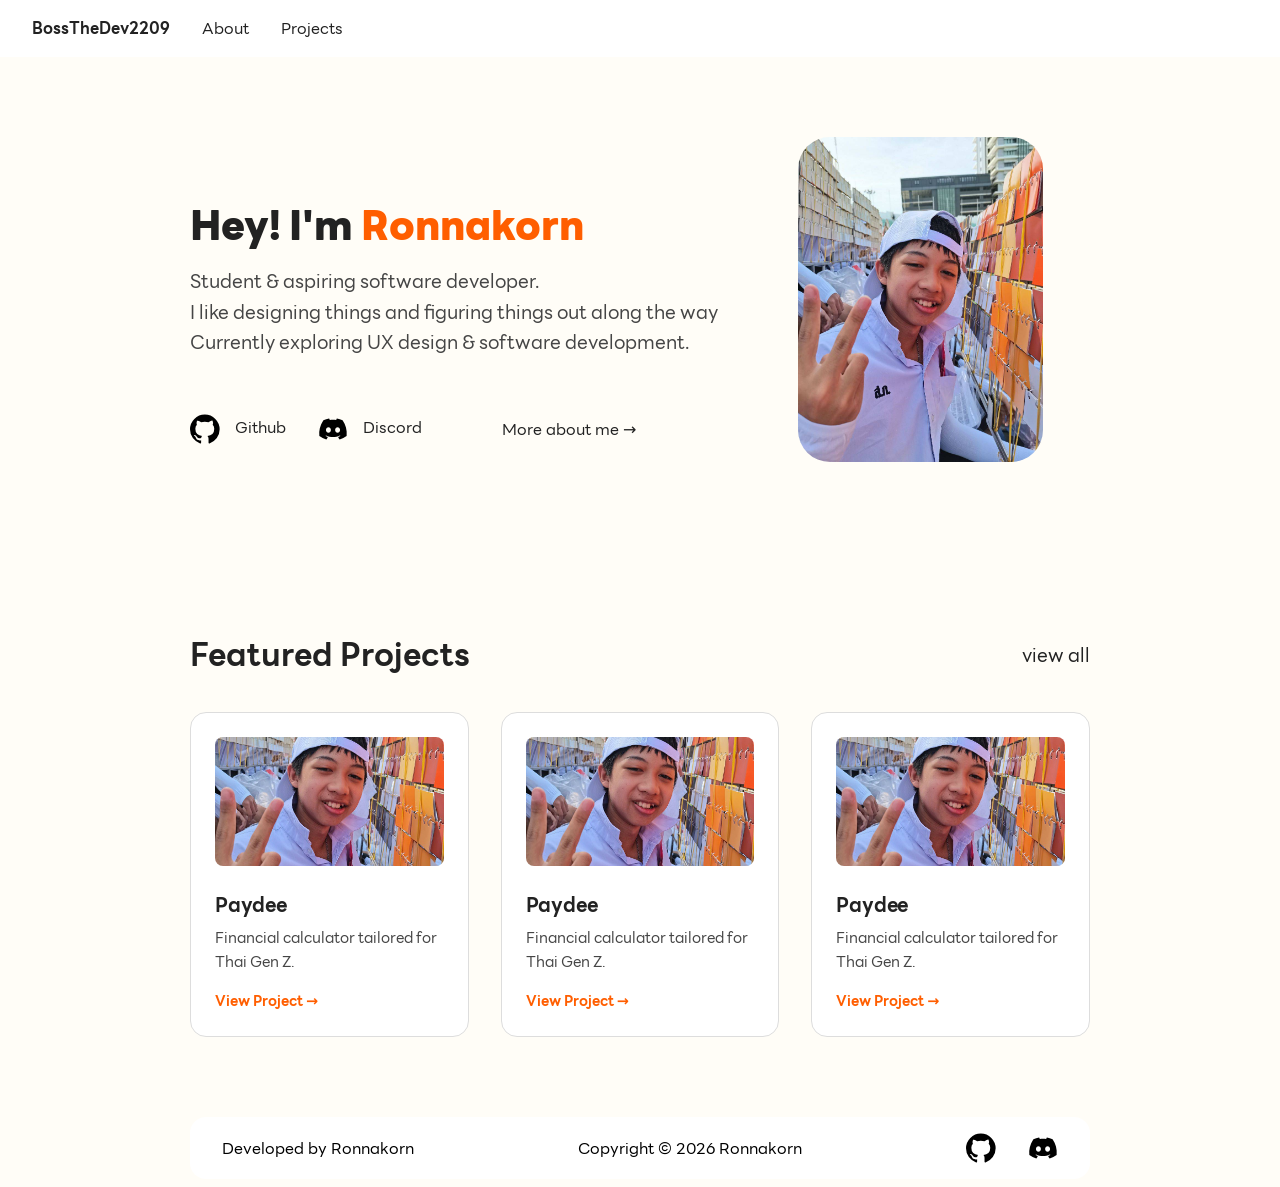
==== commit 2a3dccae: "finalized about" ====
--- a/index.html
+++ b/index.html
@@ -27,7 +27,7 @@
                 <div class="Icons">
                     <div class="icon">
                         <a href="https://github.com/BossTheDev2209" target="_blank"><svg xmlns="http://www.w3.org/2000/svg" width="30" height="30" viewBox="0 0 432 416"><path fill="#000000" d="M213.5 0q88.5 0 151 62.5T427 213q0 70-41 125.5T281 416q-14 2-14-11v-58q0-27-15-40q44-5 70.5-27t26.5-77q0-34-22-58q11-26-2-57q-18-5-58 22q-26-7-54-7t-53 7q-18-12-32.5-17.5T107 88h-6q-12 31-2 57q-22 24-22 58q0 55 27 77t70 27q-11 10-13 29q-42 18-62-18q-12-20-33-22q-2 0-4.5.5t-5 3.5t8.5 9q14 7 23 31q1 2 2 4.5t6.5 9.5t13 10.5T130 371t30-2v36q0 13-14 11q-64-22-105-77.5T0 213q0-88 62.5-150.5T213.5 0z"/></svg>Github</a>
-                        <a href="https://www.instagram.com/boss_khs3/" target="_blank"><svg xmlns="http://www.w3.org/2000/svg" width="30" height="30" viewBox="0 0 24 24"><path fill="#000000" d="M17.34 5.46a1.2 1.2 0 1 0 1.2 1.2a1.2 1.2 0 0 0-1.2-1.2Zm4.6 2.42a7.59 7.59 0 0 0-.46-2.43a4.94 4.94 0 0 0-1.16-1.77a4.7 4.7 0 0 0-1.77-1.15a7.3 7.3 0 0 0-2.43-.47C15.06 2 14.72 2 12 2s-3.06 0-4.12.06a7.3 7.3 0 0 0-2.43.47a4.78 4.78 0 0 0-1.77 1.15a4.7 4.7 0 0 0-1.15 1.77a7.3 7.3 0 0 0-.47 2.43C2 8.94 2 9.28 2 12s0 3.06.06 4.12a7.3 7.3 0 0 0 .47 2.43a4.7 4.7 0 0 0 1.15 1.77a4.78 4.78 0 0 0 1.77 1.15a7.3 7.3 0 0 0 2.43.47C8.94 22 9.28 22 12 22s3.06 0 4.12-.06a7.3 7.3 0 0 0 2.43-.47a4.7 4.7 0 0 0 1.77-1.15a4.85 4.85 0 0 0 1.16-1.77a7.59 7.59 0 0 0 .46-2.43c0-1.06.06-1.4.06-4.12s0-3.06-.06-4.12ZM20.14 16a5.61 5.61 0 0 1-.34 1.86a3.06 3.06 0 0 1-.75 1.15a3.19 3.19 0 0 1-1.15.75a5.61 5.61 0 0 1-1.86.34c-1 .05-1.37.06-4 .06s-3 0-4-.06a5.73 5.73 0 0 1-1.94-.3a3.27 3.27 0 0 1-1.1-.75a3 3 0 0 1-.74-1.15a5.54 5.54 0 0 1-.4-1.9c0-1-.06-1.37-.06-4s0-3 .06-4a5.54 5.54 0 0 1 .35-1.9A3 3 0 0 1 5 5a3.14 3.14 0 0 1 1.1-.8A5.73 5.73 0 0 1 8 3.86c1 0 1.37-.06 4-.06s3 0 4 .06a5.61 5.61 0 0 1 1.86.34a3.06 3.06 0 0 1 1.19.8a3.06 3.06 0 0 1 .75 1.1a5.61 5.61 0 0 1 .34 1.9c.05 1 .06 1.37.06 4s-.01 3-.06 4ZM12 6.87A5.13 5.13 0 1 0 17.14 12A5.12 5.12 0 0 0 12 6.87Zm0 8.46A3.33 3.33 0 1 1 15.33 12A3.33 3.33 0 0 1 12 15.33Z"/></svg>Instagram</a>
+                        <a href="https://discord.com/users/642141395213221936" target="_blank"><svg xmlns="http://www.w3.org/2000/svg" viewBox="0 0 640 640" width="30" height="30"><!--!Font Awesome Free v7.3.1 by @fontawesome - https://fontawesome.com License - https://fontawesome.com/license/free Copyright 2026 Fonticons, Inc.--><path d="M524.5 133.8C524.3 133.5 524.1 133.2 523.7 133.1C485.6 115.6 445.3 103.1 404 96C403.6 95.9 403.2 96 402.9 96.1C402.6 96.2 402.3 96.5 402.1 96.9C396.6 106.8 391.6 117.1 387.2 127.5C342.6 120.7 297.3 120.7 252.8 127.5C248.3 117 243.3 106.8 237.7 96.9C237.5 96.6 237.2 96.3 236.9 96.1C236.6 95.9 236.2 95.9 235.8 95.9C194.5 103 154.2 115.5 116.1 133C115.8 133.1 115.5 133.4 115.3 133.7C39.1 247.5 18.2 358.6 28.4 468.2C28.4 468.5 28.5 468.7 28.6 469C28.7 469.3 28.9 469.4 29.1 469.6C73.5 502.5 123.1 527.6 175.9 543.8C176.3 543.9 176.7 543.9 177 543.8C177.3 543.7 177.7 543.4 177.9 543.1C189.2 527.7 199.3 511.3 207.9 494.3C208 494.1 208.1 493.8 208.1 493.5C208.1 493.2 208.1 493 208 492.7C207.9 492.4 207.8 492.2 207.6 492.1C207.4 492 207.2 491.8 206.9 491.7C191.1 485.6 175.7 478.3 161 469.8C160.7 469.6 160.5 469.4 160.3 469.2C160.1 469 160 468.6 160 468.3C160 468 160 467.7 160.2 467.4C160.4 467.1 160.5 466.9 160.8 466.7C163.9 464.4 167 462 169.9 459.6C170.2 459.4 170.5 459.2 170.8 459.2C171.1 459.2 171.5 459.2 171.8 459.3C268 503.2 372.2 503.2 467.3 459.3C467.6 459.2 468 459.1 468.3 459.1C468.6 459.1 469 459.3 469.2 459.5C472.1 461.9 475.2 464.4 478.3 466.7C478.5 466.9 478.7 467.1 478.9 467.4C479.1 467.7 479.1 468 479.1 468.3C479.1 468.6 479 468.9 478.8 469.2C478.6 469.5 478.4 469.7 478.2 469.8C463.5 478.4 448.2 485.7 432.3 491.6C432.1 491.7 431.8 491.8 431.6 492C431.4 492.2 431.3 492.4 431.2 492.7C431.1 493 431.1 493.2 431.1 493.5C431.1 493.8 431.2 494 431.3 494.3C440.1 511.3 450.1 527.6 461.3 543.1C461.5 543.4 461.9 543.7 462.2 543.8C462.5 543.9 463 543.9 463.3 543.8C516.2 527.6 565.9 502.5 610.4 469.6C610.6 469.4 610.8 469.2 610.9 469C611 468.8 611.1 468.5 611.1 468.2C623.4 341.4 590.6 231.3 524.2 133.7zM222.5 401.5C193.5 401.5 169.7 374.9 169.7 342.3C169.7 309.7 193.1 283.1 222.5 283.1C252.2 283.1 275.8 309.9 275.3 342.3C275.3 375 251.9 401.5 222.5 401.5zM417.9 401.5C388.9 401.5 365.1 374.9 365.1 342.3C365.1 309.7 388.5 283.1 417.9 283.1C447.6 283.1 471.2 309.9 470.7 342.3C470.7 375 447.5 401.5 417.9 401.5z"/></svg>Discord</a>
                     </div>
                     <a href="/about.html" id="more">More about me →</a>
                 </div>
@@ -76,7 +76,7 @@
             <h4>Copyright © 2026 Ronnakorn</h4>
             <div class="icon">
                     <a href="https://github.com/BossTheDev2209" target="_blank"><svg xmlns="http://www.w3.org/2000/svg" width="30" height="30" viewBox="0 0 432 416"><path fill="#000000" d="M213.5 0q88.5 0 151 62.5T427 213q0 70-41 125.5T281 416q-14 2-14-11v-58q0-27-15-40q44-5 70.5-27t26.5-77q0-34-22-58q11-26-2-57q-18-5-58 22q-26-7-54-7t-53 7q-18-12-32.5-17.5T107 88h-6q-12 31-2 57q-22 24-22 58q0 55 27 77t70 27q-11 10-13 29q-42 18-62-18q-12-20-33-22q-2 0-4.5.5t-5 3.5t8.5 9q14 7 23 31q1 2 2 4.5t6.5 9.5t13 10.5T130 371t30-2v36q0 13-14 11q-64-22-105-77.5T0 213q0-88 62.5-150.5T213.5 0z"/></svg></a>
-                    <a href="https://www.instagram.com/boss_khs3/" target="_blank"><svg xmlns="http://www.w3.org/2000/svg" width="30" height="30" viewBox="0 0 24 24"><path fill="#000000" d="M17.34 5.46a1.2 1.2 0 1 0 1.2 1.2a1.2 1.2 0 0 0-1.2-1.2Zm4.6 2.42a7.59 7.59 0 0 0-.46-2.43a4.94 4.94 0 0 0-1.16-1.77a4.7 4.7 0 0 0-1.77-1.15a7.3 7.3 0 0 0-2.43-.47C15.06 2 14.72 2 12 2s-3.06 0-4.12.06a7.3 7.3 0 0 0-2.43.47a4.78 4.78 0 0 0-1.77 1.15a4.7 4.7 0 0 0-1.15 1.77a7.3 7.3 0 0 0-.47 2.43C2 8.94 2 9.28 2 12s0 3.06.06 4.12a7.3 7.3 0 0 0 .47 2.43a4.7 4.7 0 0 0 1.15 1.77a4.78 4.78 0 0 0 1.77 1.15a7.3 7.3 0 0 0 2.43.47C8.94 22 9.28 22 12 22s3.06 0 4.12-.06a7.3 7.3 0 0 0 2.43-.47a4.7 4.7 0 0 0 1.77-1.15a4.85 4.85 0 0 0 1.16-1.77a7.59 7.59 0 0 0 .46-2.43c0-1.06.06-1.4.06-4.12s0-3.06-.06-4.12ZM20.14 16a5.61 5.61 0 0 1-.34 1.86a3.06 3.06 0 0 1-.75 1.15a3.19 3.19 0 0 1-1.15.75a5.61 5.61 0 0 1-1.86.34c-1 .05-1.37.06-4 .06s-3 0-4-.06a5.73 5.73 0 0 1-1.94-.3a3.27 3.27 0 0 1-1.1-.75a3 3 0 0 1-.74-1.15a5.54 5.54 0 0 1-.4-1.9c0-1-.06-1.37-.06-4s0-3 .06-4a5.54 5.54 0 0 1 .35-1.9A3 3 0 0 1 5 5a3.14 3.14 0 0 1 1.1-.8A5.73 5.73 0 0 1 8 3.86c1 0 1.37-.06 4-.06s3 0 4 .06a5.61 5.61 0 0 1 1.86.34a3.06 3.06 0 0 1 1.19.8a3.06 3.06 0 0 1 .75 1.1a5.61 5.61 0 0 1 .34 1.9c.05 1 .06 1.37.06 4s-.01 3-.06 4ZM12 6.87A5.13 5.13 0 1 0 17.14 12A5.12 5.12 0 0 0 12 6.87Zm0 8.46A3.33 3.33 0 1 1 15.33 12A3.33 3.33 0 0 1 12 15.33Z"/></svg></a>
+                    <a href="https://discord.com/users/642141395213221936" target="_blank"><svg xmlns="http://www.w3.org/2000/svg" viewBox="0 0 640 640" width="30" height="30"><!--!Font Awesome Free v7.3.1 by @fontawesome - https://fontawesome.com License - https://fontawesome.com/license/free Copyright 2026 Fonticons, Inc.--><path d="M524.5 133.8C524.3 133.5 524.1 133.2 523.7 133.1C485.6 115.6 445.3 103.1 404 96C403.6 95.9 403.2 96 402.9 96.1C402.6 96.2 402.3 96.5 402.1 96.9C396.6 106.8 391.6 117.1 387.2 127.5C342.6 120.7 297.3 120.7 252.8 127.5C248.3 117 243.3 106.8 237.7 96.9C237.5 96.6 237.2 96.3 236.9 96.1C236.6 95.9 236.2 95.9 235.8 95.9C194.5 103 154.2 115.5 116.1 133C115.8 133.1 115.5 133.4 115.3 133.7C39.1 247.5 18.2 358.6 28.4 468.2C28.4 468.5 28.5 468.7 28.6 469C28.7 469.3 28.9 469.4 29.1 469.6C73.5 502.5 123.1 527.6 175.9 543.8C176.3 543.9 176.7 543.9 177 543.8C177.3 543.7 177.7 543.4 177.9 543.1C189.2 527.7 199.3 511.3 207.9 494.3C208 494.1 208.1 493.8 208.1 493.5C208.1 493.2 208.1 493 208 492.7C207.9 492.4 207.8 492.2 207.6 492.1C207.4 492 207.2 491.8 206.9 491.7C191.1 485.6 175.7 478.3 161 469.8C160.7 469.6 160.5 469.4 160.3 469.2C160.1 469 160 468.6 160 468.3C160 468 160 467.7 160.2 467.4C160.4 467.1 160.5 466.9 160.8 466.7C163.9 464.4 167 462 169.9 459.6C170.2 459.4 170.5 459.2 170.8 459.2C171.1 459.2 171.5 459.2 171.8 459.3C268 503.2 372.2 503.2 467.3 459.3C467.6 459.2 468 459.1 468.3 459.1C468.6 459.1 469 459.3 469.2 459.5C472.1 461.9 475.2 464.4 478.3 466.7C478.5 466.9 478.7 467.1 478.9 467.4C479.1 467.7 479.1 468 479.1 468.3C479.1 468.6 479 468.9 478.8 469.2C478.6 469.5 478.4 469.7 478.2 469.8C463.5 478.4 448.2 485.7 432.3 491.6C432.1 491.7 431.8 491.8 431.6 492C431.4 492.2 431.3 492.4 431.2 492.7C431.1 493 431.1 493.2 431.1 493.5C431.1 493.8 431.2 494 431.3 494.3C440.1 511.3 450.1 527.6 461.3 543.1C461.5 543.4 461.9 543.7 462.2 543.8C462.5 543.9 463 543.9 463.3 543.8C516.2 527.6 565.9 502.5 610.4 469.6C610.6 469.4 610.8 469.2 610.9 469C611 468.8 611.1 468.5 611.1 468.2C623.4 341.4 590.6 231.3 524.2 133.7zM222.5 401.5C193.5 401.5 169.7 374.9 169.7 342.3C169.7 309.7 193.1 283.1 222.5 283.1C252.2 283.1 275.8 309.9 275.3 342.3C275.3 375 251.9 401.5 222.5 401.5zM417.9 401.5C388.9 401.5 365.1 374.9 365.1 342.3C365.1 309.7 388.5 283.1 417.9 283.1C447.6 283.1 471.2 309.9 470.7 342.3C470.7 375 447.5 401.5 417.9 401.5z"/></svg></a>
             </div>
     </section>
 </body>
--- a/index.css
+++ b/index.css
@@ -71,7 +71,6 @@
 nav a{
     text-decoration: none;
     color: var(--color-text);
-    padding: 0 1rem;
 }
 svg{
     vertical-align: middle;
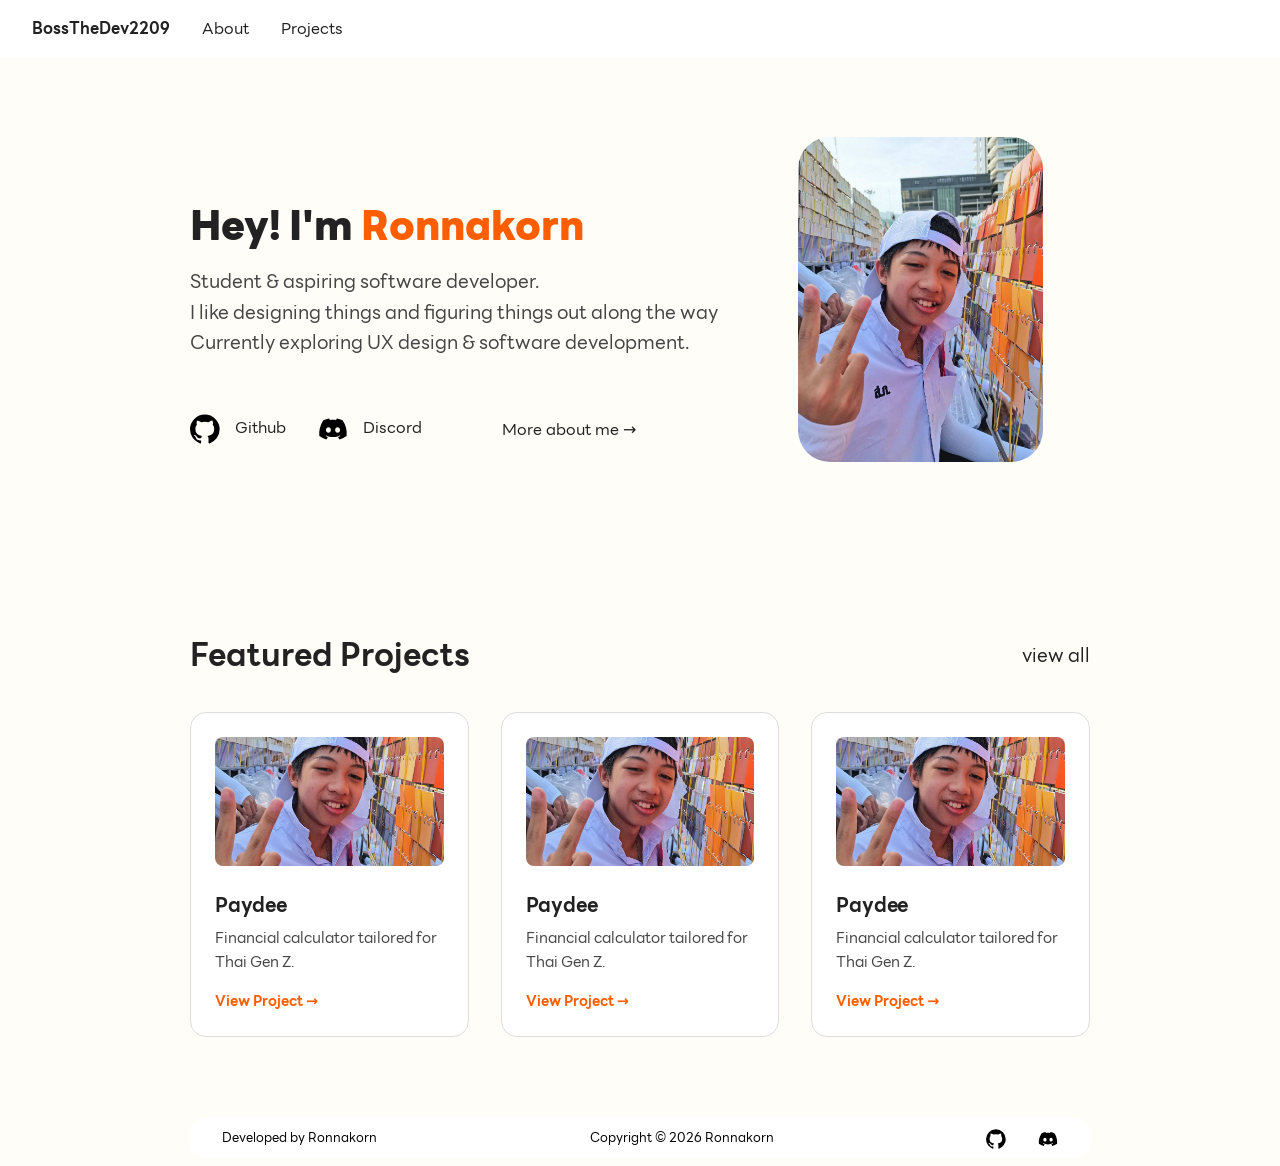
==== commit 4db56839: "retouch footer cuz its too big" ====
--- a/index.html
+++ b/index.html
@@ -72,12 +72,12 @@
     </section>
     <!----------------------------FOOTER---------------------------------->
     <section class="Footer" id="footer">
-            <h4>Developed by Ronnakorn</h4>
-            <h4>Copyright © 2026 Ronnakorn</h4>
+            <p>Developed by Ronnakorn</p>
+            <p>Copyright © 2026 Ronnakorn</p>
             <div class="icon">
-                    <a href="https://github.com/BossTheDev2209" target="_blank"><svg xmlns="http://www.w3.org/2000/svg" width="30" height="30" viewBox="0 0 432 416"><path fill="#000000" d="M213.5 0q88.5 0 151 62.5T427 213q0 70-41 125.5T281 416q-14 2-14-11v-58q0-27-15-40q44-5 70.5-27t26.5-77q0-34-22-58q11-26-2-57q-18-5-58 22q-26-7-54-7t-53 7q-18-12-32.5-17.5T107 88h-6q-12 31-2 57q-22 24-22 58q0 55 27 77t70 27q-11 10-13 29q-42 18-62-18q-12-20-33-22q-2 0-4.5.5t-5 3.5t8.5 9q14 7 23 31q1 2 2 4.5t6.5 9.5t13 10.5T130 371t30-2v36q0 13-14 11q-64-22-105-77.5T0 213q0-88 62.5-150.5T213.5 0z"/></svg></a>
-                    <a href="https://discord.com/users/642141395213221936" target="_blank"><svg xmlns="http://www.w3.org/2000/svg" viewBox="0 0 640 640" width="30" height="30"><!--!Font Awesome Free v7.3.1 by @fontawesome - https://fontawesome.com License - https://fontawesome.com/license/free Copyright 2026 Fonticons, Inc.--><path d="M524.5 133.8C524.3 133.5 524.1 133.2 523.7 133.1C485.6 115.6 445.3 103.1 404 96C403.6 95.9 403.2 96 402.9 96.1C402.6 96.2 402.3 96.5 402.1 96.9C396.6 106.8 391.6 117.1 387.2 127.5C342.6 120.7 297.3 120.7 252.8 127.5C248.3 117 243.3 106.8 237.7 96.9C237.5 96.6 237.2 96.3 236.9 96.1C236.6 95.9 236.2 95.9 235.8 95.9C194.5 103 154.2 115.5 116.1 133C115.8 133.1 115.5 133.4 115.3 133.7C39.1 247.5 18.2 358.6 28.4 468.2C28.4 468.5 28.5 468.7 28.6 469C28.7 469.3 28.9 469.4 29.1 469.6C73.5 502.5 123.1 527.6 175.9 543.8C176.3 543.9 176.7 543.9 177 543.8C177.3 543.7 177.7 543.4 177.9 543.1C189.2 527.7 199.3 511.3 207.9 494.3C208 494.1 208.1 493.8 208.1 493.5C208.1 493.2 208.1 493 208 492.7C207.9 492.4 207.8 492.2 207.6 492.1C207.4 492 207.2 491.8 206.9 491.7C191.1 485.6 175.7 478.3 161 469.8C160.7 469.6 160.5 469.4 160.3 469.2C160.1 469 160 468.6 160 468.3C160 468 160 467.7 160.2 467.4C160.4 467.1 160.5 466.9 160.8 466.7C163.9 464.4 167 462 169.9 459.6C170.2 459.4 170.5 459.2 170.8 459.2C171.1 459.2 171.5 459.2 171.8 459.3C268 503.2 372.2 503.2 467.3 459.3C467.6 459.2 468 459.1 468.3 459.1C468.6 459.1 469 459.3 469.2 459.5C472.1 461.9 475.2 464.4 478.3 466.7C478.5 466.9 478.7 467.1 478.9 467.4C479.1 467.7 479.1 468 479.1 468.3C479.1 468.6 479 468.9 478.8 469.2C478.6 469.5 478.4 469.7 478.2 469.8C463.5 478.4 448.2 485.7 432.3 491.6C432.1 491.7 431.8 491.8 431.6 492C431.4 492.2 431.3 492.4 431.2 492.7C431.1 493 431.1 493.2 431.1 493.5C431.1 493.8 431.2 494 431.3 494.3C440.1 511.3 450.1 527.6 461.3 543.1C461.5 543.4 461.9 543.7 462.2 543.8C462.5 543.9 463 543.9 463.3 543.8C516.2 527.6 565.9 502.5 610.4 469.6C610.6 469.4 610.8 469.2 610.9 469C611 468.8 611.1 468.5 611.1 468.2C623.4 341.4 590.6 231.3 524.2 133.7zM222.5 401.5C193.5 401.5 169.7 374.9 169.7 342.3C169.7 309.7 193.1 283.1 222.5 283.1C252.2 283.1 275.8 309.9 275.3 342.3C275.3 375 251.9 401.5 222.5 401.5zM417.9 401.5C388.9 401.5 365.1 374.9 365.1 342.3C365.1 309.7 388.5 283.1 417.9 283.1C447.6 283.1 471.2 309.9 470.7 342.3C470.7 375 447.5 401.5 417.9 401.5z"/></svg></a>
+                    <a href="https://github.com/BossTheDev2209" target="_blank"><svg xmlns="http://www.w3.org/2000/svg" width="20" height="20" viewBox="0 0 432 416"><path fill="#000000" d="M213.5 0q88.5 0 151 62.5T427 213q0 70-41 125.5T281 416q-14 2-14-11v-58q0-27-15-40q44-5 70.5-27t26.5-77q0-34-22-58q11-26-2-57q-18-5-58 22q-26-7-54-7t-53 7q-18-12-32.5-17.5T107 88h-6q-12 31-2 57q-22 24-22 58q0 55 27 77t70 27q-11 10-13 29q-42 18-62-18q-12-20-33-22q-2 0-4.5.5t-5 3.5t8.5 9q14 7 23 31q1 2 2 4.5t6.5 9.5t13 10.5T130 371t30-2v36q0 13-14 11q-64-22-105-77.5T0 213q0-88 62.5-150.5T213.5 0z"/></svg></a>
+                    <a href="https://discord.com/users/642141395213221936" target="_blank"><svg xmlns="http://www.w3.org/2000/svg" viewBox="0 0 640 640" width="20" height="20"><!--!Font Awesome Free v7.3.1 by @fontawesome - https://fontawesome.com License - https://fontawesome.com/license/free Copyright 2026 Fonticons, Inc.--><path d="M524.5 133.8C524.3 133.5 524.1 133.2 523.7 133.1C485.6 115.6 445.3 103.1 404 96C403.6 95.9 403.2 96 402.9 96.1C402.6 96.2 402.3 96.5 402.1 96.9C396.6 106.8 391.6 117.1 387.2 127.5C342.6 120.7 297.3 120.7 252.8 127.5C248.3 117 243.3 106.8 237.7 96.9C237.5 96.6 237.2 96.3 236.9 96.1C236.6 95.9 236.2 95.9 235.8 95.9C194.5 103 154.2 115.5 116.1 133C115.8 133.1 115.5 133.4 115.3 133.7C39.1 247.5 18.2 358.6 28.4 468.2C28.4 468.5 28.5 468.7 28.6 469C28.7 469.3 28.9 469.4 29.1 469.6C73.5 502.5 123.1 527.6 175.9 543.8C176.3 543.9 176.7 543.9 177 543.8C177.3 543.7 177.7 543.4 177.9 543.1C189.2 527.7 199.3 511.3 207.9 494.3C208 494.1 208.1 493.8 208.1 493.5C208.1 493.2 208.1 493 208 492.7C207.9 492.4 207.8 492.2 207.6 492.1C207.4 492 207.2 491.8 206.9 491.7C191.1 485.6 175.7 478.3 161 469.8C160.7 469.6 160.5 469.4 160.3 469.2C160.1 469 160 468.6 160 468.3C160 468 160 467.7 160.2 467.4C160.4 467.1 160.5 466.9 160.8 466.7C163.9 464.4 167 462 169.9 459.6C170.2 459.4 170.5 459.2 170.8 459.2C171.1 459.2 171.5 459.2 171.8 459.3C268 503.2 372.2 503.2 467.3 459.3C467.6 459.2 468 459.1 468.3 459.1C468.6 459.1 469 459.3 469.2 459.5C472.1 461.9 475.2 464.4 478.3 466.7C478.5 466.9 478.7 467.1 478.9 467.4C479.1 467.7 479.1 468 479.1 468.3C479.1 468.6 479 468.9 478.8 469.2C478.6 469.5 478.4 469.7 478.2 469.8C463.5 478.4 448.2 485.7 432.3 491.6C432.1 491.7 431.8 491.8 431.6 492C431.4 492.2 431.3 492.4 431.2 492.7C431.1 493 431.1 493.2 431.1 493.5C431.1 493.8 431.2 494 431.3 494.3C440.1 511.3 450.1 527.6 461.3 543.1C461.5 543.4 461.9 543.7 462.2 543.8C462.5 543.9 463 543.9 463.3 543.8C516.2 527.6 565.9 502.5 610.4 469.6C610.6 469.4 610.8 469.2 610.9 469C611 468.8 611.1 468.5 611.1 468.2C623.4 341.4 590.6 231.3 524.2 133.7zM222.5 401.5C193.5 401.5 169.7 374.9 169.7 342.3C169.7 309.7 193.1 283.1 222.5 283.1C252.2 283.1 275.8 309.9 275.3 342.3C275.3 375 251.9 401.5 222.5 401.5zM417.9 401.5C388.9 401.5 365.1 374.9 365.1 342.3C365.1 309.7 388.5 283.1 417.9 283.1C447.6 283.1 471.2 309.9 470.7 342.3C470.7 375 447.5 401.5 417.9 401.5z"/></svg></a>
             </div>
-    </section>
+        </section>
 </body>
 </html>
--- a/index.css
+++ b/index.css
@@ -221,15 +221,15 @@
     max-width: 900px;
     width: 100%;
     background-color: var(--color-bg);
-    padding: 1rem 2rem;
+    padding: 0.5rem 2rem;
     margin: 5rem 0rem 0.5rem 0rem;
     display: flex;
     align-items: center;
     justify-content: space-between;
     border-radius: 1rem;
 }
-.Footer h4{
-    font-weight: normal;
+.Footer p{
+    font-size: small;
 }
 .Footer .icon{
     gap: 2rem;
